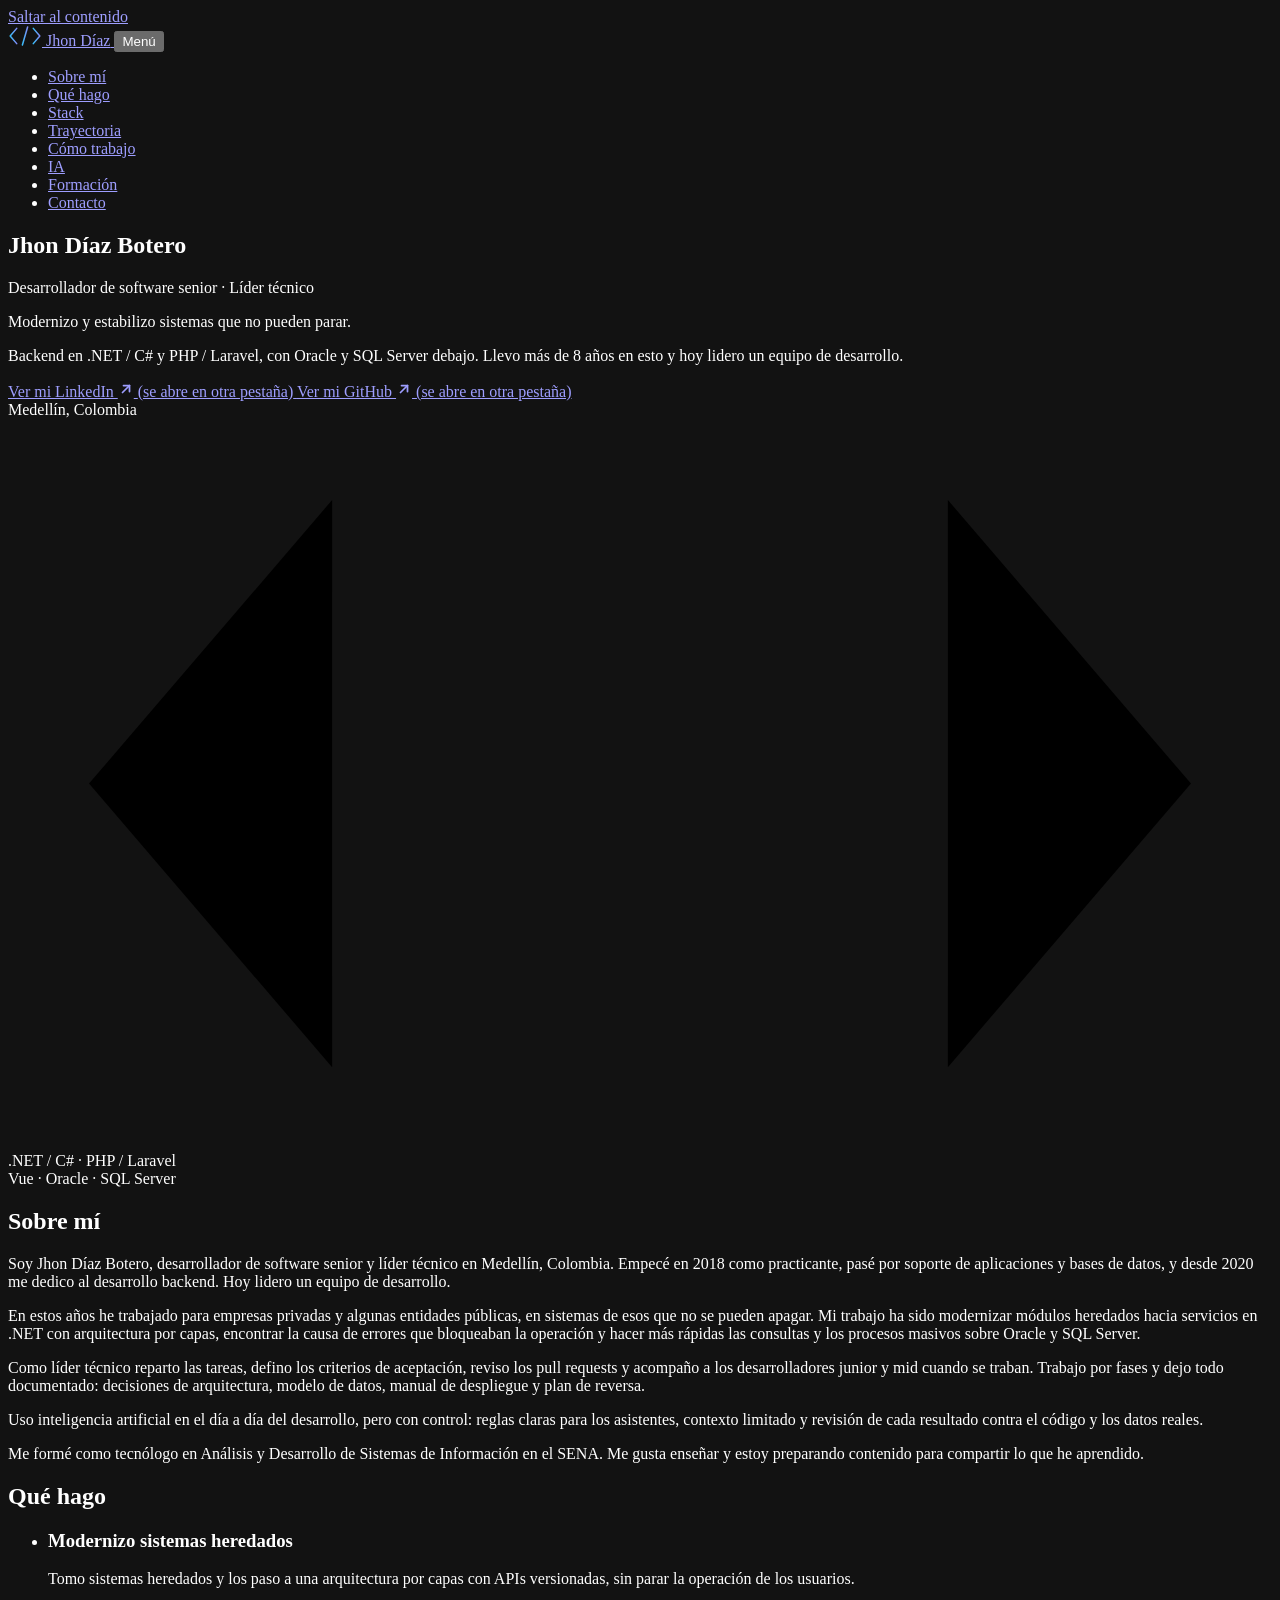
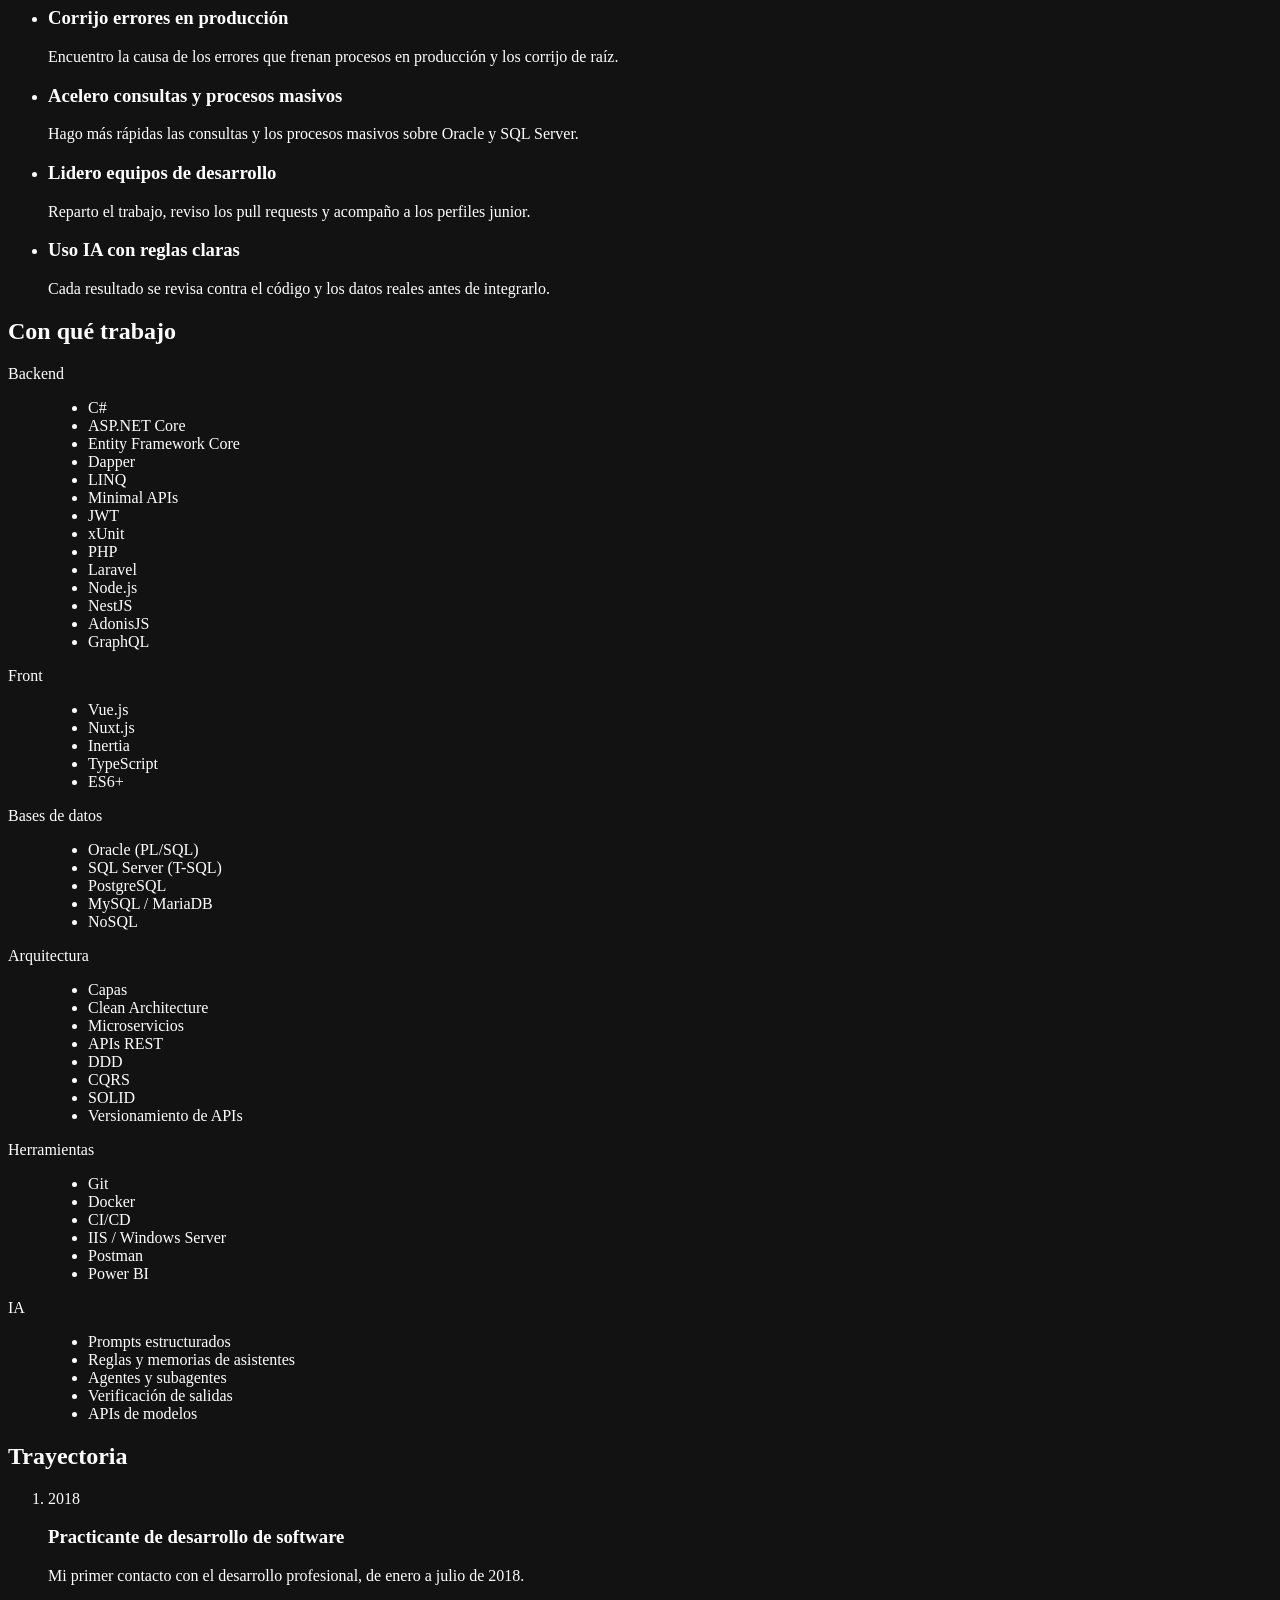
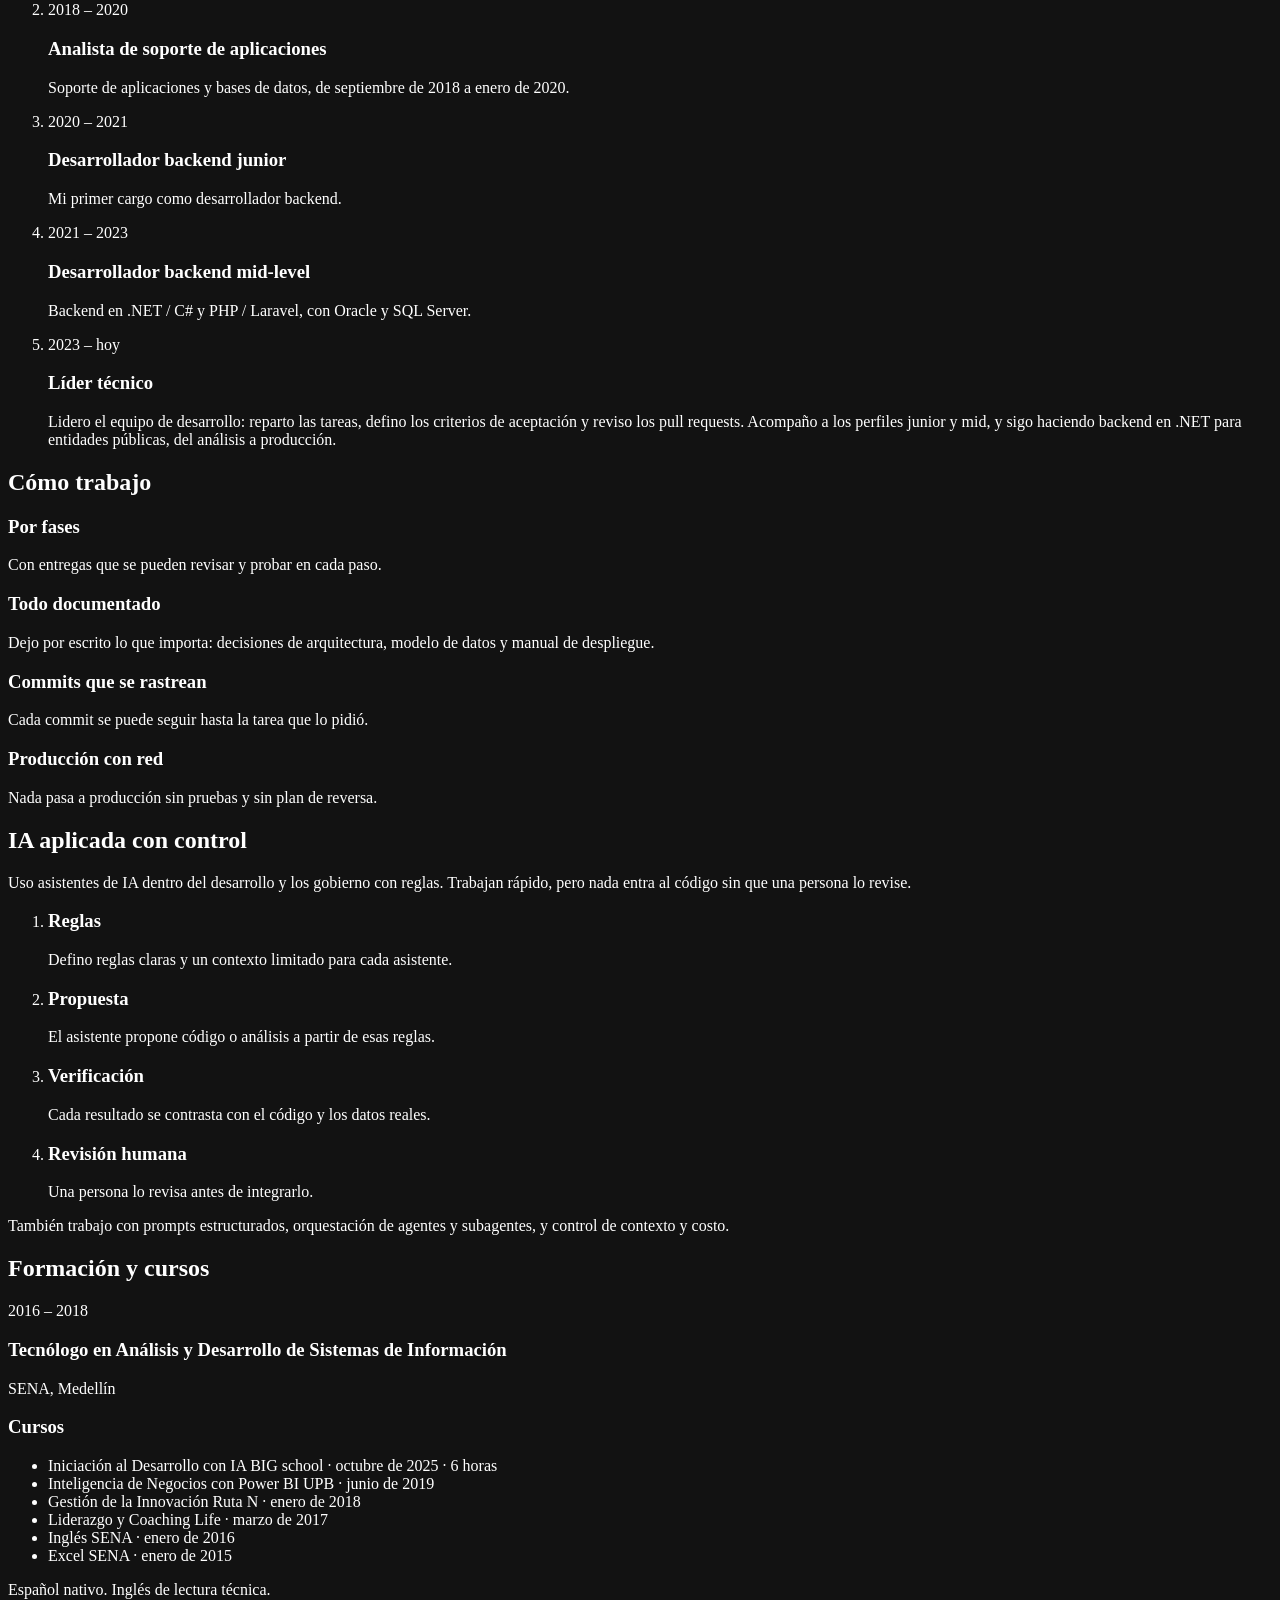
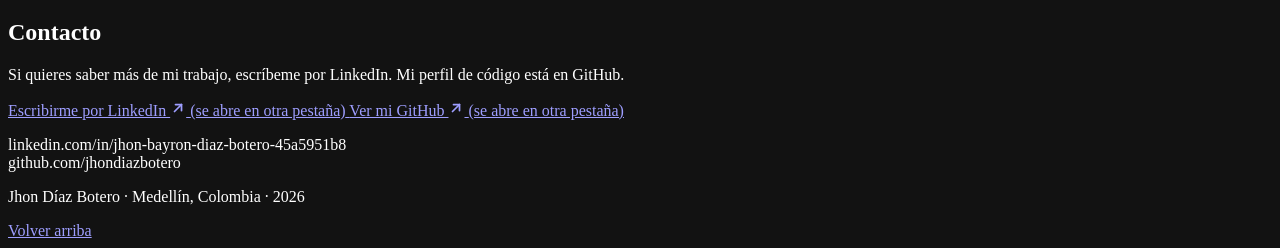
==== index.html @ e68c66ba "feat(inicio): página con inicio, sobre mí, qué hago, stack, trayectoria, cómo trabajo, IA, formación" ====
<!doctype html>
<html lang="es">
<head>
  <meta charset="utf-8">
  <meta name="viewport" content="width=device-width, initial-scale=1">
  <title>Jhon Díaz Botero · Desarrollador de software senior y líder técnico</title>
  <meta name="description" content="Desarrollador de software senior y líder técnico en Medellín, Colombia. Más de 8 años modernizando y estabilizando sistemas con .NET / C#, PHP / Laravel, Oracle y SQL Server.">
  <meta name="author" content="Jhon Díaz Botero">
  <meta name="theme-color" content="#0b1220">
  <meta name="color-scheme" content="dark">
  <link rel="canonical" href="https://jhondiazbotero.github.io/">

  <meta property="og:type" content="website">
  <meta property="og:locale" content="es_CO">
  <meta property="og:site_name" content="Jhon Díaz Botero">
  <meta property="og:title" content="Jhon Díaz Botero · Desarrollador de software senior y líder técnico">
  <meta property="og:description" content="Modernizo y estabilizo sistemas que no pueden parar. .NET / C#, PHP / Laravel, Oracle y SQL Server. Medellín, Colombia.">
  <meta property="og:url" content="https://jhondiazbotero.github.io/">
  <meta property="og:image" content="https://jhondiazbotero.github.io/assets/og-image.png">
  <meta property="og:image:width" content="1200">
  <meta property="og:image:height" content="630">
  <meta property="og:image:alt" content="Jhon Díaz Botero, desarrollador de software senior y líder técnico, junto al símbolo de código </>">
  <meta name="twitter:card" content="summary_large_image">
  <meta name="twitter:title" content="Jhon Díaz Botero · Desarrollador de software senior y líder técnico">
  <meta name="twitter:description" content="Modernizo y estabilizo sistemas que no pueden parar. .NET / C#, PHP / Laravel, Oracle y SQL Server.">
  <meta name="twitter:image" content="https://jhondiazbotero.github.io/assets/og-image.png">

  <link rel="icon" href="/favicon.svg" type="image/svg+xml">
  <link rel="preload" href="assets/fonts/red-hat-display-var.woff2" as="font" type="font/woff2" crossorigin>
  <link rel="preload" href="assets/fonts/manrope-var.woff2" as="font" type="font/woff2" crossorigin>
  <link rel="stylesheet" href="assets/css/estilos.css">
  <script>document.documentElement.classList.add('js');</script>
  <script src="assets/js/sitio.js" defer></script>

  <script type="application/ld+json">
  {
    "@context": "https://schema.org",
    "@type": "Person",
    "name": "Jhon Díaz Botero",
    "jobTitle": "Desarrollador de software senior y líder técnico",
    "url": "https://jhondiazbotero.github.io/",
    "address": { "@type": "PostalAddress", "addressLocality": "Medellín", "addressCountry": "CO" },
    "sameAs": [
      "https://www.linkedin.com/in/jhon-bayron-diaz-botero-45a5951b8",
      "https://github.com/jhondiazbotero"
    ]
  }
  </script>
</head>
<body>
  <a class="salto" href="#contenido">Saltar al contenido</a>

  <header class="cabecera" id="inicio-cabecera">
    <div class="cabecera__fila">
      <a class="marca" href="#inicio" aria-label="Jhon Díaz Botero, ir al inicio">
        <svg class="marca__simbolo" viewBox="0 0 156 90" width="34" height="20" aria-hidden="true" focusable="false">
          <use href="#simbolo-codigo"/>
        </svg>
        <span class="marca__nombre">Jhon Díaz</span>
      </a>

      <button class="menu-boton" type="button" aria-expanded="false" aria-controls="menu-principal">
        <span class="menu-boton__texto">Menú</span>
        <span class="menu-boton__icono" aria-hidden="true"><span></span><span></span></span>
      </button>

      <nav class="menu" id="menu-principal" aria-label="Principal">
        <ul class="menu__lista">
          <li><a href="#sobre-mi">Sobre mí</a></li>
          <li><a href="#que-hago">Qué hago</a></li>
          <li><a href="#stack">Stack</a></li>
          <li><a href="#trayectoria">Trayectoria</a></li>
          <li><a href="#como-trabajo">Cómo trabajo</a></li>
          <li><a href="#ia">IA</a></li>
          <li><a href="#formacion">Formación</a></li>
          <li><a class="menu__contacto" href="#contacto">Contacto</a></li>
        </ul>
      </nav>
    </div>
  </header>

  <main id="contenido">

    <section class="inicio" id="inicio" aria-labelledby="titulo-inicio">
      <div class="inicio__fondo" aria-hidden="true"></div>
      <div class="envoltorio inicio__rejilla">
        <div class="inicio__texto">
          <h1 id="titulo-inicio" class="inicio__nombre">Jhon Díaz Botero</h1>
          <p class="inicio__cargo">Desarrollador de software senior · Líder técnico</p>
          <p class="inicio__frase">Modernizo y estabilizo sistemas que no pueden parar.</p>
          <p class="inicio__detalle">Backend en .NET / C# y PHP / Laravel, con Oracle y SQL Server debajo. Llevo más de 8 años en esto y hoy lidero un equipo de desarrollo.</p>
          <div class="inicio__acciones">
            <a class="boton boton--primario" href="https://www.linkedin.com/in/jhon-bayron-diaz-botero-45a5951b8" target="_blank" rel="noopener noreferrer">
              Ver mi LinkedIn
              <svg class="icono" viewBox="0 0 16 16" width="16" height="16" aria-hidden="true" focusable="false"><use href="#flecha-externa"/></svg>
              <span class="solo-lectores">(se abre en otra pestaña)</span>
            </a>
            <a class="boton boton--secundario" href="https://github.com/jhondiazbotero" target="_blank" rel="noopener noreferrer">
              Ver mi GitHub
              <svg class="icono" viewBox="0 0 16 16" width="16" height="16" aria-hidden="true" focusable="false"><use href="#flecha-externa"/></svg>
              <span class="solo-lectores">(se abre en otra pestaña)</span>
            </a>
          </div>
        </div>

        <div class="inicio__visual" aria-hidden="true">
          <div class="panel-simbolo">
            <span class="panel-simbolo__dato panel-simbolo__dato--arriba">Medellín, Colombia</span>
            <svg class="panel-simbolo__svg" viewBox="0 0 156 90" focusable="false">
              <g class="trazo-codigo">
                <path pathLength="1" d="M40 10 L10 45 L40 80"/>
                <path pathLength="1" d="M116 10 L146 45 L116 80"/>
                <path pathLength="1" d="M90 4 L66 86"/>
              </g>
            </svg>
            <span class="panel-simbolo__dato panel-simbolo__dato--abajo">.NET / C# · PHP / Laravel<br>Vue · Oracle · SQL Server</span>
          </div>
        </div>
      </div>
    </section>

    <section class="seccion seccion--base" id="sobre-mi" aria-labelledby="titulo-sobre-mi">
      <div class="envoltorio dos-columnas">
        <h2 class="titulo-seccion" id="titulo-sobre-mi">Sobre mí</h2>
        <div class="texto-largo">
          <p class="texto-largo__entrada">Soy Jhon Díaz Botero, desarrollador de software senior y líder técnico en Medellín, Colombia. Empecé en 2018 como practicante, pasé por soporte de aplicaciones y bases de datos, y desde 2020 me dedico al desarrollo backend. Hoy lidero un equipo de desarrollo.</p>
          <p>En estos años he trabajado para empresas privadas y algunas entidades públicas, en sistemas de esos que no se pueden apagar. Mi trabajo ha sido modernizar módulos heredados hacia servicios en .NET con arquitectura por capas, encontrar la causa de errores que bloqueaban la operación y hacer más rápidas las consultas y los procesos masivos sobre Oracle y SQL Server.</p>
          <p>Como líder técnico reparto las tareas, defino los criterios de aceptación, reviso los pull requests y acompaño a los desarrolladores junior y mid cuando se traban. Trabajo por fases y dejo todo documentado: decisiones de arquitectura, modelo de datos, manual de despliegue y plan de reversa.</p>
          <p>Uso inteligencia artificial en el día a día del desarrollo, pero con control: reglas claras para los asistentes, contexto limitado y revisión de cada resultado contra el código y los datos reales.</p>
          <p>Me formé como tecnólogo en Análisis y Desarrollo de Sistemas de Información en el SENA. Me gusta enseñar y estoy preparando contenido para compartir lo que he aprendido.</p>
        </div>
      </div>
    </section>

    <section class="seccion seccion--alta" id="que-hago" aria-labelledby="titulo-que-hago">
      <div class="envoltorio">
        <h2 class="titulo-seccion" id="titulo-que-hago">Qué hago</h2>
        <ul class="filas">
          <li class="fila">
            <h3 class="fila__titulo">Modernizo sistemas heredados</h3>
            <p class="fila__texto">Tomo sistemas heredados y los paso a una arquitectura por capas con APIs versionadas, sin parar la operación de los usuarios.</p>
          </li>
          <li class="fila">
            <h3 class="fila__titulo">Corrijo errores en producción</h3>
            <p class="fila__texto">Encuentro la causa de los errores que frenan procesos en producción y los corrijo de raíz.</p>
          </li>
          <li class="fila">
            <h3 class="fila__titulo">Acelero consultas y procesos masivos</h3>
            <p class="fila__texto">Hago más rápidas las consultas y los procesos masivos sobre Oracle y SQL Server.</p>
          </li>
          <li class="fila">
            <h3 class="fila__titulo">Lidero equipos de desarrollo</h3>
            <p class="fila__texto">Reparto el trabajo, reviso los pull requests y acompaño a los perfiles junior.</p>
          </li>
          <li class="fila">
            <h3 class="fila__titulo">Uso IA con reglas claras</h3>
            <p class="fila__texto">Cada resultado se revisa contra el código y los datos reales antes de integrarlo.</p>
          </li>
        </ul>
      </div>
    </section>

    <section class="seccion seccion--base" id="stack" aria-labelledby="titulo-stack">
      <div class="envoltorio">
        <h2 class="titulo-seccion" id="titulo-stack">Con qué trabajo</h2>
        <dl class="stack">
          <div class="stack__grupo">
            <dt>Backend</dt>
            <dd><ul class="etiquetas">
              <li>C#</li><li>ASP.NET Core</li><li>Entity Framework Core</li><li>Dapper</li><li>LINQ</li><li>Minimal APIs</li><li>JWT</li><li>xUnit</li><li>PHP</li><li>Laravel</li><li>Node.js</li><li>NestJS</li><li>AdonisJS</li><li>GraphQL</li>
            </ul></dd>
          </div>
          <div class="stack__grupo">
            <dt>Front</dt>
            <dd><ul class="etiquetas">
              <li>Vue.js</li><li>Nuxt.js</li><li>Inertia</li><li>TypeScript</li><li>ES6+</li>
            </ul></dd>
          </div>
          <div class="stack__grupo">
            <dt>Bases de datos</dt>
            <dd><ul class="etiquetas">
              <li>Oracle (PL/SQL)</li><li>SQL Server (T-SQL)</li><li>PostgreSQL</li><li>MySQL / MariaDB</li><li>NoSQL</li>
            </ul></dd>
          </div>
          <div class="stack__grupo">
            <dt>Arquitectura</dt>
            <dd><ul class="etiquetas">
              <li>Capas</li><li>Clean Architecture</li><li>Microservicios</li><li>APIs REST</li><li>DDD</li><li>CQRS</li><li>SOLID</li><li>Versionamiento de APIs</li>
            </ul></dd>
          </div>
          <div class="stack__grupo">
            <dt>Herramientas</dt>
            <dd><ul class="etiquetas">
              <li>Git</li><li>Docker</li><li>CI/CD</li><li>IIS / Windows Server</li><li>Postman</li><li>Power BI</li>
            </ul></dd>
          </div>
          <div class="stack__grupo">
            <dt>IA</dt>
            <dd><ul class="etiquetas">
              <li>Prompts estructurados</li><li>Reglas y memorias de asistentes</li><li>Agentes y subagentes</li><li>Verificación de salidas</li><li>APIs de modelos</li>
            </ul></dd>
          </div>
        </dl>
      </div>
    </section>

    <section class="seccion seccion--alta" id="trayectoria" aria-labelledby="titulo-trayectoria">
      <div class="envoltorio dos-columnas">
        <h2 class="titulo-seccion" id="titulo-trayectoria">Trayectoria</h2>
        <ol class="linea">
          <li class="hito">
            <p class="hito__fecha">2018</p>
            <h3 class="hito__cargo">Practicante de desarrollo de software</h3>
            <p class="hito__texto">Mi primer contacto con el desarrollo profesional, de enero a julio de 2018.</p>
          </li>
          <li class="hito">
            <p class="hito__fecha">2018 – 2020</p>
            <h3 class="hito__cargo">Analista de soporte de aplicaciones</h3>
            <p class="hito__texto">Soporte de aplicaciones y bases de datos, de septiembre de 2018 a enero de 2020.</p>
          </li>
          <li class="hito">
            <p class="hito__fecha">2020 – 2021</p>
            <h3 class="hito__cargo">Desarrollador backend junior</h3>
            <p class="hito__texto">Mi primer cargo como desarrollador backend.</p>
          </li>
          <li class="hito">
            <p class="hito__fecha">2021 – 2023</p>
            <h3 class="hito__cargo">Desarrollador backend mid-level</h3>
            <p class="hito__texto">Backend en .NET / C# y PHP / Laravel, con Oracle y SQL Server.</p>
          </li>
          <li class="hito hito--actual">
            <p class="hito__fecha">2023 – hoy</p>
            <h3 class="hito__cargo">Líder técnico</h3>
            <p class="hito__texto">Lidero el equipo de desarrollo: reparto las tareas, defino los criterios de aceptación y reviso los pull requests. Acompaño a los perfiles junior y mid, y sigo haciendo backend en .NET para entidades públicas, del análisis a producción.</p>
          </li>
        </ol>
      </div>
    </section>

    <section class="seccion seccion--base" id="como-trabajo" aria-labelledby="titulo-como-trabajo">
      <div class="envoltorio dos-columnas">
        <h2 class="titulo-seccion" id="titulo-como-trabajo">Cómo trabajo</h2>
        <div class="bloques">
          <div class="bloque">
            <h3 class="bloque__titulo">Por fases</h3>
            <p>Con entregas que se pueden revisar y probar en cada paso.</p>
          </div>
          <div class="bloque">
            <h3 class="bloque__titulo">Todo documentado</h3>
            <p>Dejo por escrito lo que importa: decisiones de arquitectura, modelo de datos y manual de despliegue.</p>
          </div>
          <div class="bloque">
            <h3 class="bloque__titulo">Commits que se rastrean</h3>
            <p>Cada commit se puede seguir hasta la tarea que lo pidió.</p>
          </div>
          <div class="bloque">
            <h3 class="bloque__titulo">Producción con red</h3>
            <p>Nada pasa a producción sin pruebas y sin plan de reversa.</p>
          </div>
        </div>
      </div>
    </section>

    <section class="seccion seccion--alta" id="ia" aria-labelledby="titulo-ia">
      <div class="envoltorio">
        <div class="ia__cabeza">
          <h2 class="titulo-seccion" id="titulo-ia">IA aplicada con control</h2>
          <p class="ia__entrada">Uso asistentes de IA dentro del desarrollo y los gobierno con reglas. Trabajan rápido, pero nada entra al código sin que una persona lo revise.</p>
        </div>
        <ol class="flujo">
          <li class="flujo__paso">
            <h3 class="flujo__titulo">Reglas</h3>
            <p>Defino reglas claras y un contexto limitado para cada asistente.</p>
          </li>
          <li class="flujo__paso">
            <h3 class="flujo__titulo">Propuesta</h3>
            <p>El asistente propone código o análisis a partir de esas reglas.</p>
          </li>
          <li class="flujo__paso">
            <h3 class="flujo__titulo">Verificación</h3>
            <p>Cada resultado se contrasta con el código y los datos reales.</p>
          </li>
          <li class="flujo__paso">
            <h3 class="flujo__titulo">Revisión humana</h3>
            <p>Una persona lo revisa antes de integrarlo.</p>
          </li>
        </ol>
        <p class="ia__nota">También trabajo con prompts estructurados, orquestación de agentes y subagentes, y control de contexto y costo.</p>
      </div>
    </section>

    <section class="seccion seccion--base" id="formacion" aria-labelledby="titulo-formacion">
      <div class="envoltorio dos-columnas">
        <h2 class="titulo-seccion" id="titulo-formacion">Formación y cursos</h2>
        <div class="formacion">
          <div class="titulo-academico">
            <p class="titulo-academico__fecha">2016 – 2018</p>
            <h3 class="titulo-academico__nombre">Tecnólogo en Análisis y Desarrollo de Sistemas de Información</h3>
            <p class="titulo-academico__lugar">SENA, Medellín</p>
          </div>

          <h3 class="subtitulo">Cursos</h3>
          <ul class="cursos">
            <li class="curso">
              <span class="curso__nombre">Iniciación al Desarrollo con IA</span>
              <span class="curso__datos">BIG school · octubre de 2025 · 6 horas</span>
            </li>
            <li class="curso">
              <span class="curso__nombre">Inteligencia de Negocios con Power BI</span>
              <span class="curso__datos">UPB · junio de 2019</span>
            </li>
            <li class="curso">
              <span class="curso__nombre">Gestión de la Innovación</span>
              <span class="curso__datos">Ruta N · enero de 2018</span>
            </li>
            <li class="curso">
              <span class="curso__nombre">Liderazgo y Coaching</span>
              <span class="curso__datos">Life · marzo de 2017</span>
            </li>
            <li class="curso">
              <span class="curso__nombre">Inglés</span>
              <span class="curso__datos">SENA · enero de 2016</span>
            </li>
            <li class="curso">
              <span class="curso__nombre">Excel</span>
              <span class="curso__datos">SENA · enero de 2015</span>
            </li>
          </ul>

          <p class="idiomas">Español nativo. Inglés de lectura técnica.</p>
        </div>
      </div>
    </section>

    <section class="seccion seccion--contacto" id="contacto" aria-labelledby="titulo-contacto">
      <div class="envoltorio contacto">
        <h2 class="titulo-seccion" id="titulo-contacto">Contacto</h2>
        <p class="contacto__texto">Si quieres saber más de mi trabajo, escríbeme por LinkedIn. Mi perfil de código está en GitHub.</p>
        <div class="contacto__enlaces">
          <a class="boton boton--primario" href="https://www.linkedin.com/in/jhon-bayron-diaz-botero-45a5951b8" target="_blank" rel="noopener noreferrer">
            Escribirme por LinkedIn
            <svg class="icono" viewBox="0 0 16 16" width="16" height="16" aria-hidden="true" focusable="false"><use href="#flecha-externa"/></svg>
            <span class="solo-lectores">(se abre en otra pestaña)</span>
          </a>
          <a class="boton boton--secundario" href="https://github.com/jhondiazbotero" target="_blank" rel="noopener noreferrer">
            Ver mi GitHub
            <svg class="icono" viewBox="0 0 16 16" width="16" height="16" aria-hidden="true" focusable="false"><use href="#flecha-externa"/></svg>
            <span class="solo-lectores">(se abre en otra pestaña)</span>
          </a>
        </div>
        <p class="contacto__direcciones">linkedin.com/in/jhon-bayron-diaz-botero-45a5951b8<br>github.com/jhondiazbotero</p>
      </div>
    </section>
  </main>

  <footer class="pie">
    <div class="envoltorio pie__fila">
      <p>Jhon Díaz Botero · Medellín, Colombia · 2026</p>
      <a class="pie__subir" href="#inicio">Volver arriba</a>
    </div>
  </footer>

  <svg width="0" height="0" style="position:absolute" aria-hidden="true" focusable="false">
    <defs>
      <linearGradient id="acento" x1="0" y1="0" x2="1" y2="0">
        <stop offset="0" stop-color="#38bdf8"/>
        <stop offset="1" stop-color="#818cf8"/>
      </linearGradient>
      <g id="simbolo-codigo" fill="none" stroke="url(#acento)" stroke-width="7" stroke-linecap="round" stroke-linejoin="round">
        <path d="M40 10 L10 45 L40 80"/>
        <path d="M116 10 L146 45 L116 80"/>
        <path d="M90 4 L66 86"/>
      </g>
      <g id="flecha-externa" fill="none" stroke="currentColor" stroke-width="1.75" stroke-linecap="round" stroke-linejoin="round">
        <path d="M4.5 11.5 L11.5 4.5"/>
        <path d="M5.5 4.5 H11.5 V10.5"/>
      </g>
    </defs>
  </svg>
</body>
</html>
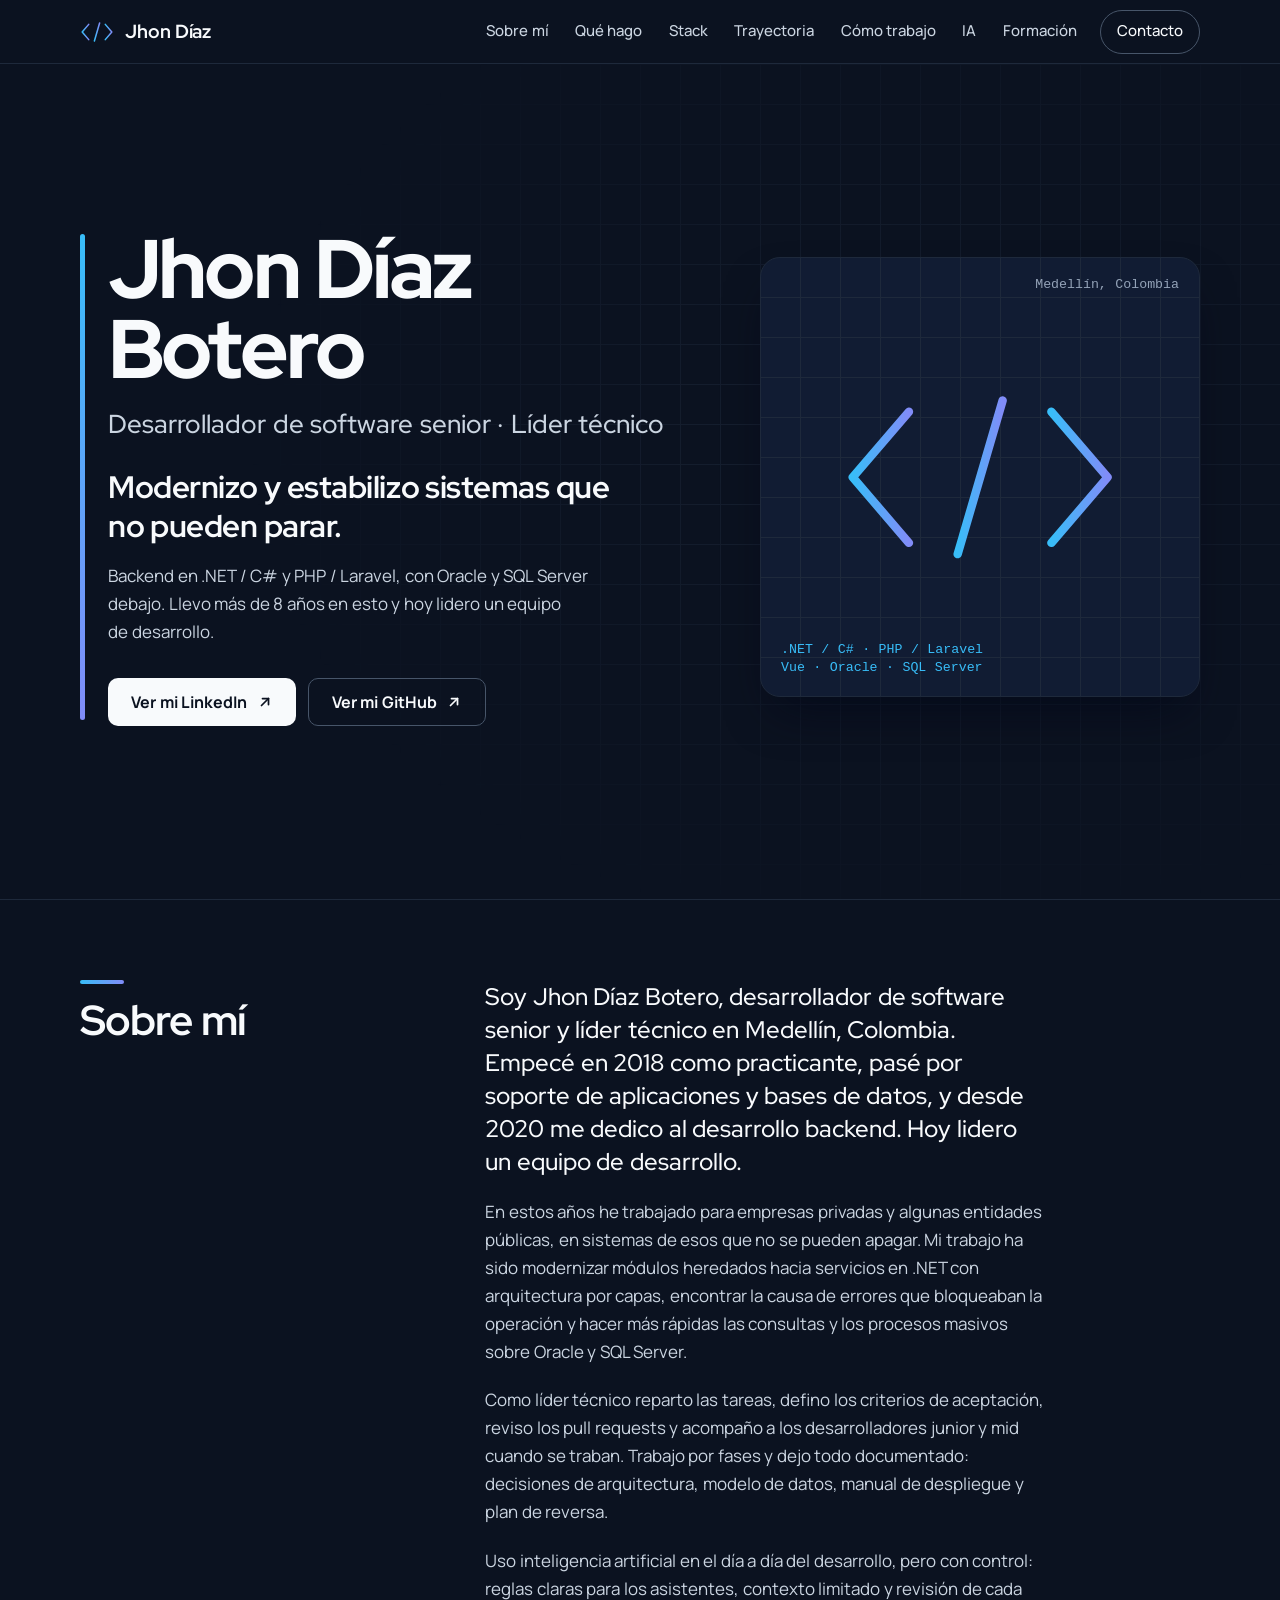
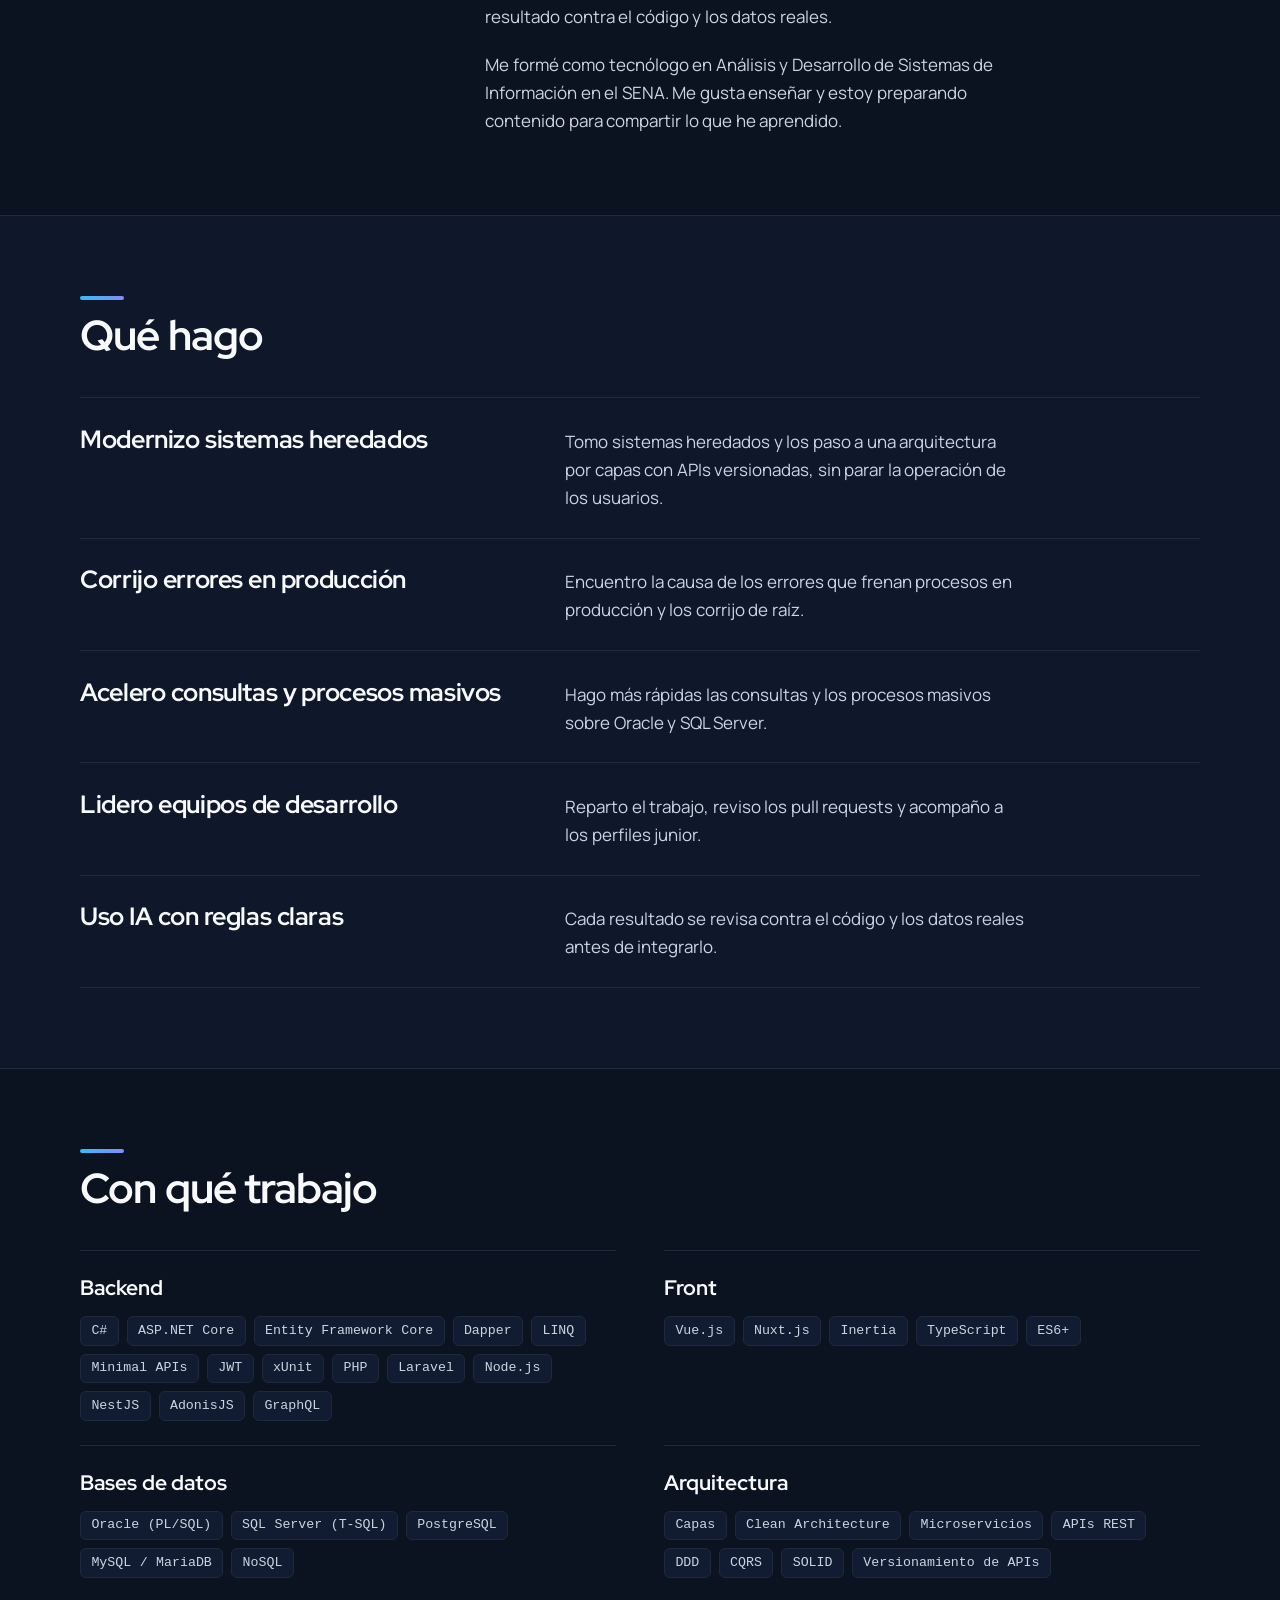
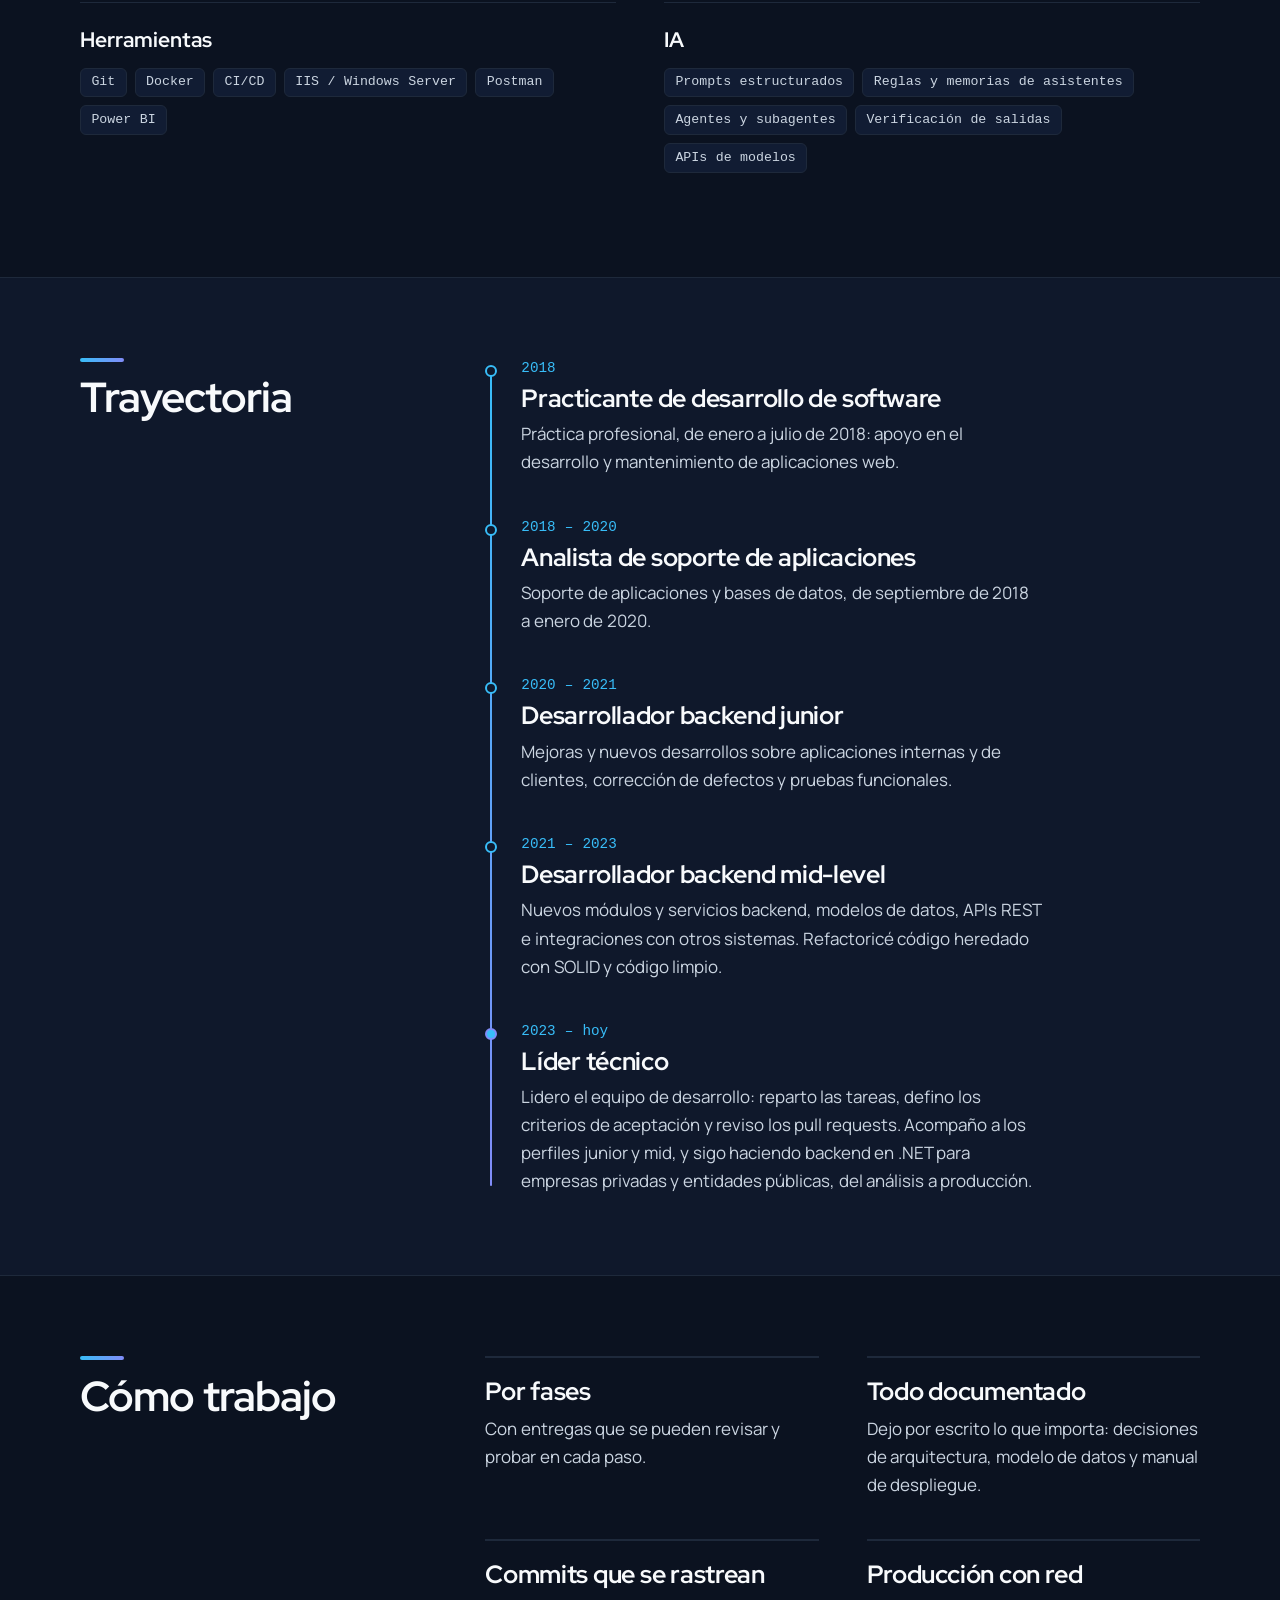
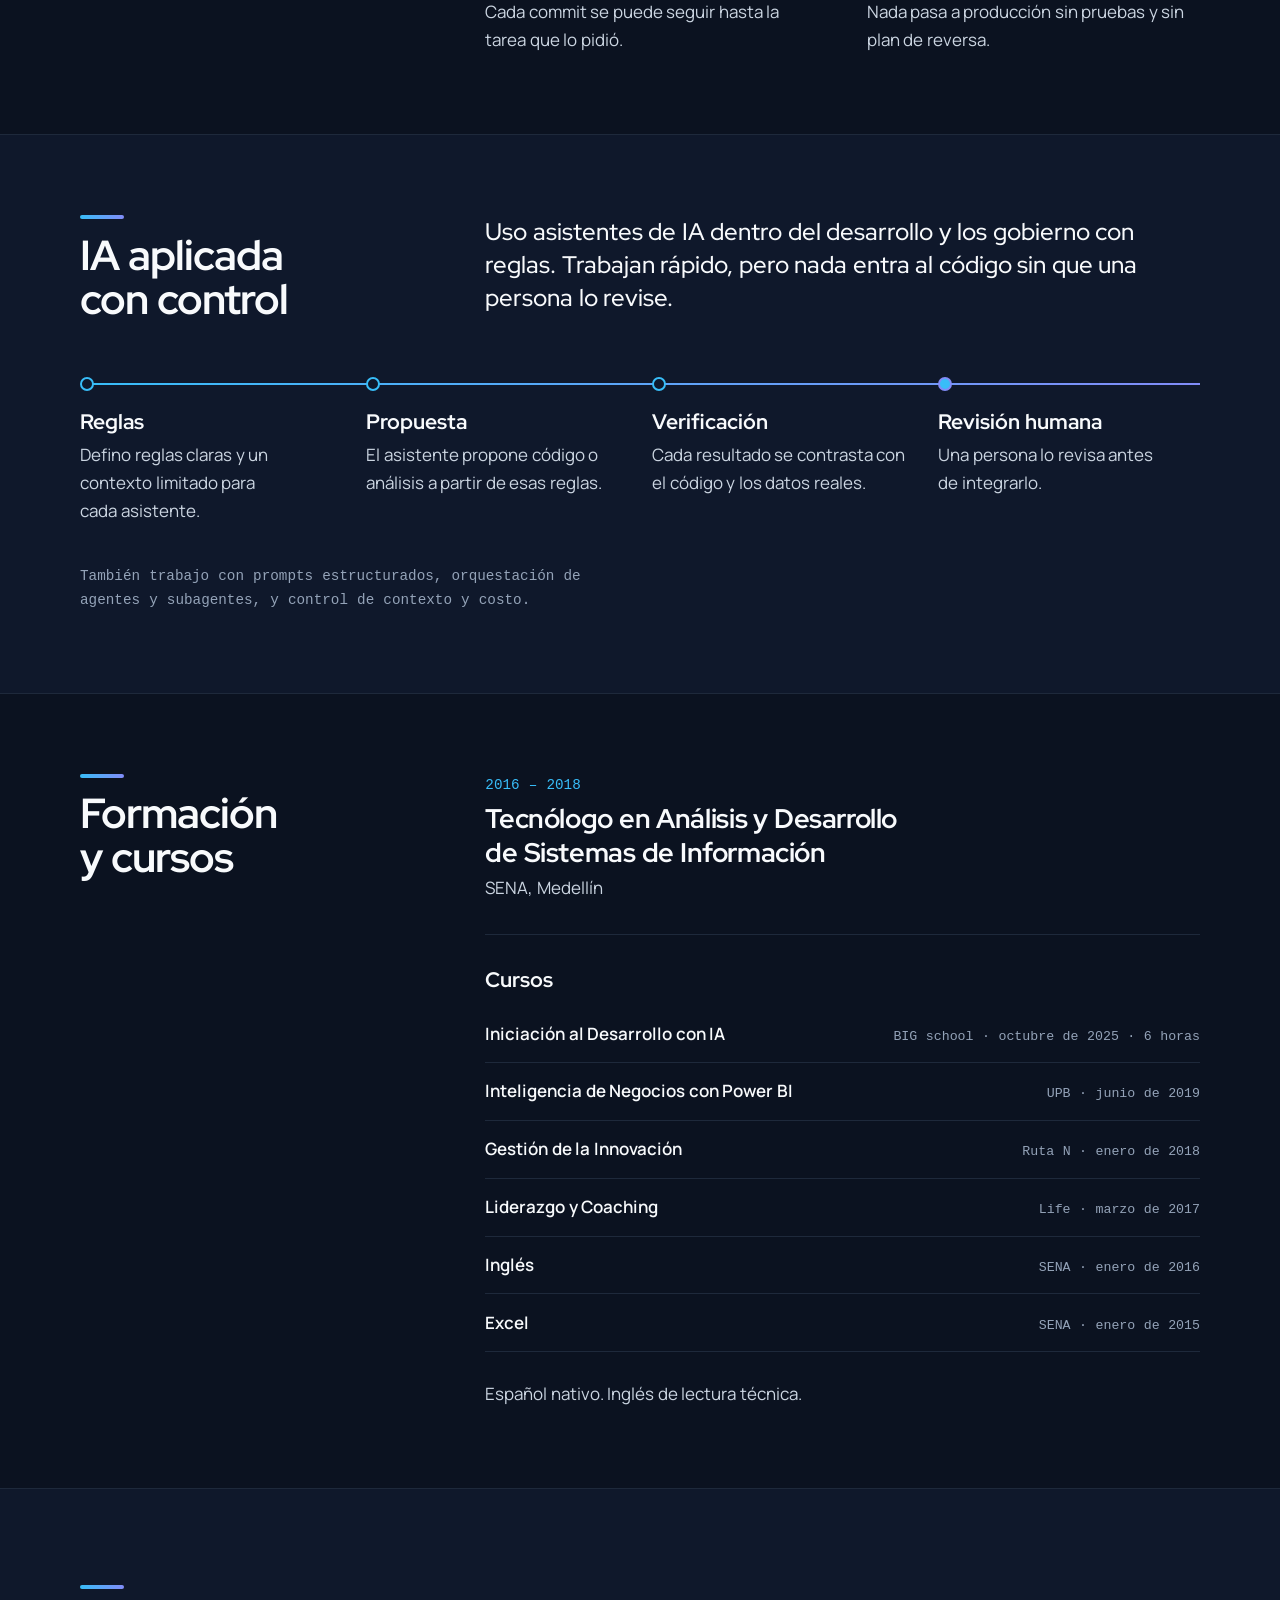
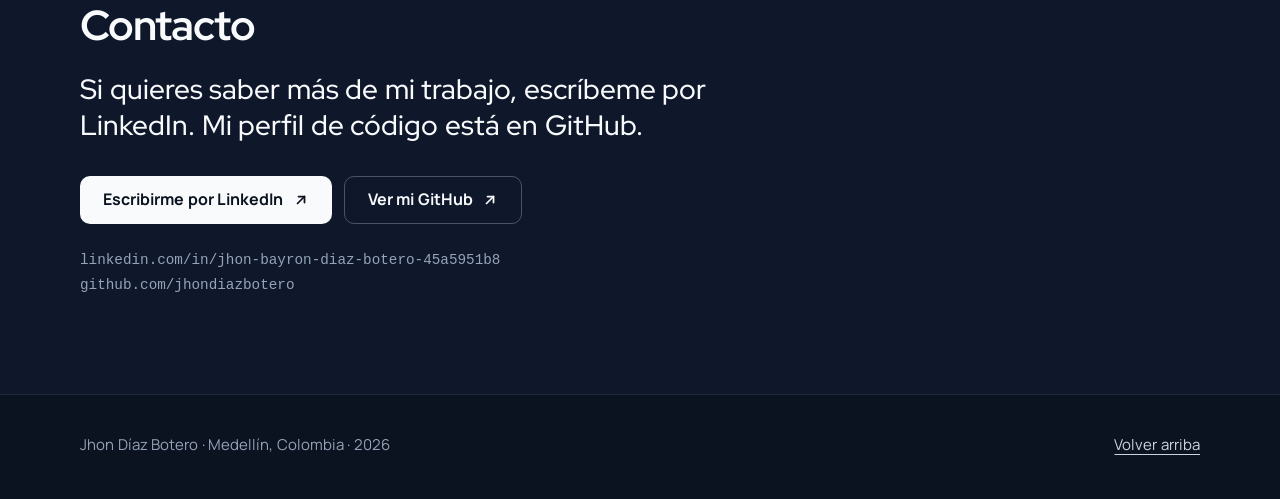
==== commit 9008e37f: "fix(trayectoria): textos de cada cargo tomados de la hoja de vida y clientes privados y públicos" ====
--- a/index.html
+++ b/index.html
@@ -211,7 +211,7 @@
           <li class="hito">
             <p class="hito__fecha">2018</p>
             <h3 class="hito__cargo">Practicante de desarrollo de software</h3>
-            <p class="hito__texto">Mi primer contacto con el desarrollo profesional, de enero a julio de 2018.</p>
+            <p class="hito__texto">Práctica profesional, de enero a julio de 2018: apoyo en el desarrollo y mantenimiento de aplicaciones web.</p>
           </li>
           <li class="hito">
             <p class="hito__fecha">2018 – 2020</p>
@@ -221,17 +221,17 @@
           <li class="hito">
             <p class="hito__fecha">2020 – 2021</p>
             <h3 class="hito__cargo">Desarrollador backend junior</h3>
-            <p class="hito__texto">Mi primer cargo como desarrollador backend.</p>
+            <p class="hito__texto">Mejoras y nuevos desarrollos sobre aplicaciones internas y de clientes, corrección de defectos y pruebas funcionales.</p>
           </li>
           <li class="hito">
             <p class="hito__fecha">2021 – 2023</p>
             <h3 class="hito__cargo">Desarrollador backend mid-level</h3>
-            <p class="hito__texto">Backend en .NET / C# y PHP / Laravel, con Oracle y SQL Server.</p>
+            <p class="hito__texto">Nuevos módulos y servicios backend, modelos de datos, APIs REST e integraciones con otros sistemas. Refactoricé código heredado con SOLID y código limpio.</p>
           </li>
           <li class="hito hito--actual">
             <p class="hito__fecha">2023 – hoy</p>
             <h3 class="hito__cargo">Líder técnico</h3>
-            <p class="hito__texto">Lidero el equipo de desarrollo: reparto las tareas, defino los criterios de aceptación y reviso los pull requests. Acompaño a los perfiles junior y mid, y sigo haciendo backend en .NET para entidades públicas, del análisis a producción.</p>
+            <p class="hito__texto">Lidero el equipo de desarrollo: reparto las tareas, defino los criterios de aceptación y reviso los pull requests. Acompaño a los perfiles junior y mid, y sigo haciendo backend en .NET para empresas privadas y entidades públicas, del análisis a producción.</p>
           </li>
         </ol>
       </div>
--- a/assets/css/estilos.css
+++ b/assets/css/estilos.css
@@ -0,0 +1,822 @@
+/* Web personal de Jhon Díaz Botero. CSS propio, sin framework.
+   Fuentes servidas desde el sitio (ver assets/fonts). */
+
+@font-face {
+  font-family: "Red Hat Display";
+  src: url("../fonts/red-hat-display-var.woff2") format("woff2");
+  font-weight: 500 800;
+  font-style: normal;
+  font-display: optional;
+}
+@font-face {
+  font-family: "Manrope";
+  src: url("../fonts/manrope-var.woff2") format("woff2");
+  font-weight: 400 700;
+  font-style: normal;
+  font-display: optional;
+}
+
+:root {
+  /* Paleta (valores literales en las reglas):
+     fondo #0b1220 y #111c33 · texto #f8fafc, #cbd5e1 y #94a3b8 · líneas #1e293b
+     acento #38bdf8 → #818cf8, solo en remates */
+  --acento: linear-gradient(90deg, #38bdf8, #818cf8);
+
+  --f-titulo: "Red Hat Display", "Segoe UI", system-ui, sans-serif;
+  --f-texto: "Manrope", "Segoe UI", system-ui, sans-serif;
+  --f-mono: ui-monospace, "Cascadia Code", "SF Mono", Consolas, "Liberation Mono", Menlo, monospace;
+
+  --salida: cubic-bezier(0.23, 1, 0.32, 1);
+  --alto-cabecera: 64px;
+  --ancho: 1120px;
+}
+
+*, *::before, *::after { box-sizing: border-box; }
+
+html {
+  -webkit-text-size-adjust: 100%;
+  text-size-adjust: 100%;
+  scroll-padding-top: 80px;
+  background: #0b1220;
+  scrollbar-color: #334155 #0b1220;
+}
+@media (prefers-reduced-motion: no-preference) {
+  html { scroll-behavior: smooth; }
+}
+
+body {
+  margin: 0;
+  min-width: 320px;
+  background: #0b1220;
+  color: #cbd5e1;
+  font-family: var(--f-texto);
+  font-size: 1.0625rem;
+  line-height: 1.65;
+  word-spacing: 0.03em;
+  font-weight: 400;
+  overflow-x: hidden;
+  -webkit-font-smoothing: antialiased;
+  text-rendering: optimizeLegibility;
+  font-size-adjust: from-font;
+}
+
+h1, h2, h3, p, ul, ol, dl, dd { margin: 0; padding: 0; }
+ul, ol { list-style: none; }
+
+h1, h2, h3 {
+  font-family: var(--f-titulo);
+  color: #f8fafc;
+  text-wrap: balance;
+}
+p { text-wrap: pretty; }
+
+a { color: inherit; }
+img, svg { display: block; max-width: 100%; }
+
+::selection { background: #38bdf8; color: #0b1220; }
+
+/* Foco visible para teclado */
+:focus-visible {
+  outline: 2px solid #38bdf8;
+  outline-offset: 3px;
+  border-radius: 4px;
+}
+
+.solo-lectores {
+  position: absolute;
+  width: 1px; height: 1px;
+  margin: -1px; padding: 0;
+  overflow: hidden;
+  clip-path: inset(50%);
+  white-space: nowrap;
+  border: 0;
+}
+
+.salto {
+  position: fixed;
+  top: -5rem; left: 8px;
+  z-index: 100;
+  padding: 0.75rem 1.1rem;
+  background: #f8fafc;
+  color: #0b1220;
+  font-weight: 700;
+  border-radius: 8px;
+  text-decoration: none;
+}
+.salto:focus-visible { top: 8px; outline-offset: 2px; }
+
+.envoltorio {
+  width: 100%;
+  max-width: var(--ancho);
+  margin: 0 auto;
+}
+
+/* ───────── Cabecera ───────── */
+.cabecera {
+  position: sticky;
+  top: 0;
+  z-index: 50;
+  height: var(--alto-cabecera);
+  padding: 0 1.25rem;
+  background: #0b1220;
+  border-bottom: 1px solid #1e293b;
+}
+.cabecera__fila {
+  position: relative;
+  display: flex;
+  align-items: center;
+  justify-content: space-between;
+  gap: 1rem;
+  height: 100%;
+  max-width: var(--ancho);
+  margin: 0 auto;
+}
+.marca {
+  display: inline-flex;
+  align-items: center;
+  min-height: 44px;
+  gap: 0.7rem;
+  text-decoration: none;
+  color: #f8fafc;
+  font-family: var(--f-titulo);
+  font-weight: 700;
+  font-size: 1.125rem;
+  letter-spacing: -0.01em;
+}
+.marca__simbolo { flex: none; }
+
+.menu__lista {
+  display: flex;
+  align-items: center;
+  gap: 0.25rem;
+}
+.menu__lista a {
+  position: relative;
+  display: flex;
+  align-items: center;
+  min-height: 44px;
+  padding: 0.5rem 0.7rem;
+  color: #cbd5e1;
+  font-size: 0.9375rem;
+  font-weight: 500;
+  text-decoration: none;
+  transition: color 160ms ease;
+}
+.menu__lista a::after {
+  content: "";
+  position: absolute;
+  left: 0.7rem; right: 0.7rem; bottom: 0.4rem;
+  height: 2px;
+  background: var(--acento);
+  transform: scaleX(0);
+  transform-origin: left;
+  transition: transform 220ms var(--salida);
+}
+.menu__lista a[aria-current="true"] { color: #f8fafc; }
+.menu__lista a[aria-current="true"]::after { transform: scaleX(1); }
+.menu__lista .menu__contacto {
+  margin-left: 0.5rem;
+  padding: 0.5rem 1rem;
+  border: 1px solid #475569;
+  border-radius: 999px;
+  color: #f8fafc;
+  transition: border-color 160ms ease, background-color 160ms ease, transform 160ms var(--salida);
+}
+.menu__lista .menu__contacto::after { display: none; }
+.menu__lista .menu__contacto:active { transform: scale(0.97); }
+
+@media (hover: hover) and (pointer: fine) {
+  .menu__lista a:hover { color: #f8fafc; }
+  .menu__lista a:hover::after { transform: scaleX(1); }
+  .menu__lista .menu__contacto:hover { border-color: #38bdf8; background: #111c33; }
+}
+
+.menu-boton { display: none; }
+
+/* ───────── Botones ───────── */
+.boton {
+  display: inline-flex;
+  align-items: center;
+  justify-content: center;
+  gap: 0.6rem;
+  min-height: 48px;
+  padding: 0.7rem 1.4rem;
+  border-radius: 10px;
+  border: 1px solid transparent;
+  font-family: var(--f-texto);
+  font-size: 1rem;
+  font-weight: 700;
+  line-height: 1.3;
+  text-decoration: none;
+  transition: transform 160ms var(--salida), background-color 160ms ease, border-color 160ms ease, color 160ms ease;
+}
+.boton .icono { transition: transform 200ms var(--salida); flex: none; }
+.boton:active { transform: scale(0.97); }
+.boton--primario { background: #f8fafc; color: #0b1220; }
+.boton--secundario { background: transparent; color: #f8fafc; border-color: #475569; }
+@media (hover: hover) and (pointer: fine) {
+  .boton--primario:hover { background: #e0f2fe; }
+  .boton--secundario:hover { border-color: #38bdf8; background: #111c33; }
+  .boton:hover .icono { transform: translate(2px, -2px); }
+}
+
+/* ───────── Inicio ───────── */
+.inicio {
+  position: relative;
+  overflow: hidden;
+  padding: 3.5rem 1.25rem 4rem;
+  min-height: calc(100svh - var(--alto-cabecera));
+  display: flex;
+  align-items: center;
+  background: #0b1220;
+  border-bottom: 1px solid #1e293b;
+}
+.inicio__fondo {
+  position: absolute;
+  inset: 0;
+  background-image:
+    linear-gradient(#1e293b 1px, transparent 1px),
+    linear-gradient(90deg, #1e293b 1px, transparent 1px);
+  background-size: 40px 40px;
+  opacity: 0.55;
+  -webkit-mask-image: radial-gradient(ellipse 70% 80% at 72% 45%, #000 20%, transparent 75%);
+  mask-image: radial-gradient(ellipse 70% 80% at 72% 45%, #000 20%, transparent 75%);
+  pointer-events: none;
+}
+.inicio__rejilla {
+  position: relative;
+  display: grid;
+  grid-template-columns: minmax(0, 7fr) minmax(0, 5fr);
+  align-items: center;
+  gap: 3rem;
+}
+.inicio__texto {
+  position: relative;
+  padding-left: 1.75rem;
+}
+.inicio__texto::before {
+  content: "";
+  position: absolute;
+  left: 0; top: 0.35rem; bottom: 0.35rem;
+  width: 5px;
+  border-radius: 3px;
+  background: linear-gradient(180deg, #38bdf8, #818cf8);
+}
+.inicio__nombre {
+  font-size: 5rem;
+  line-height: 1;
+  font-weight: 800;
+  letter-spacing: -0.035em;
+  color: #f8fafc;
+}
+.inicio__cargo {
+  margin-top: 1.25rem;
+  font-family: var(--f-titulo);
+  font-size: 1.5rem;
+  line-height: 1.3;
+  font-weight: 500;
+  color: #cbd5e1;
+}
+.inicio__frase {
+  margin-top: 1.75rem;
+  max-width: 24ch;
+  font-family: var(--f-titulo);
+  font-size: 1.875rem;
+  line-height: 1.3;
+  font-weight: 700;
+  letter-spacing: -0.015em;
+  color: #f8fafc;
+}
+.inicio__detalle {
+  margin-top: 1rem;
+  max-width: 52ch;
+  color: #cbd5e1;
+}
+.inicio__acciones {
+  display: flex;
+  flex-wrap: wrap;
+  gap: 0.75rem;
+  margin-top: 2rem;
+}
+
+.inicio__visual { display: flex; justify-content: flex-end; }
+.panel-simbolo {
+  position: relative;
+  width: 100%;
+  max-width: 440px;
+  aspect-ratio: 1 / 1;
+  display: flex;
+  align-items: center;
+  justify-content: center;
+  border: 1px solid #1e293b;
+  padding: 1rem;
+  border-radius: 20px;
+  background: #111c33;
+  background-image:
+    linear-gradient(#1e293b 1px, transparent 1px),
+    linear-gradient(90deg, #1e293b 1px, transparent 1px);
+  background-size: 40px 40px;
+  background-position: -1px -1px;
+  box-shadow: 0 24px 48px -16px rgba(2, 6, 23, 0.7);
+}
+.panel-simbolo__svg {
+  width: 72%;
+  height: auto;
+  overflow: visible;
+}
+.trazo-codigo path {
+  fill: none;
+  stroke: url(#acento);
+  stroke-width: 4.5;
+  stroke-linecap: round;
+  stroke-linejoin: round;
+}
+.panel-simbolo__dato {
+  position: absolute;
+  left: 1.25rem; right: 1.25rem;
+  font-family: var(--f-mono);
+  font-size: 0.8125rem;
+  line-height: 1.4;
+  color: #94a3b8;
+}
+.panel-simbolo__dato--arriba { top: 1.15rem; text-align: right; }
+.panel-simbolo__dato--abajo { bottom: 1.15rem; text-align: left; color: #38bdf8; }
+
+/* Entrada del inicio: una vez, al cargar */
+@media (prefers-reduced-motion: no-preference) {
+  .inicio__texto > * { animation: sube 700ms var(--salida) both; }
+  .inicio__texto > :nth-child(1) { animation-delay: 40ms; }
+  .inicio__texto > :nth-child(2) { animation-delay: 120ms; }
+  .inicio__texto > :nth-child(3) { animation-delay: 210ms; }
+  .inicio__texto > :nth-child(4) { animation-delay: 280ms; }
+  .inicio__texto > :nth-child(5) { animation-delay: 360ms; }
+  .inicio__texto::before { animation: crece 900ms var(--salida) both; transform-origin: top; }
+  .panel-simbolo { animation: aparece 800ms var(--salida) 200ms both; }
+  .trazo-codigo path {
+    stroke-dasharray: 1;
+    stroke-dashoffset: 1;
+    animation: dibuja 1100ms var(--salida) both;
+  }
+  .trazo-codigo path:nth-child(1) { animation-delay: 500ms; }
+  .trazo-codigo path:nth-child(2) { animation-delay: 700ms; }
+  .trazo-codigo path:nth-child(3) { animation-delay: 900ms; }
+}
+@keyframes sube { from { opacity: 0; transform: translateY(14px); } }
+@keyframes aparece { from { opacity: 0; transform: scale(0.97); } }
+@keyframes crece { from { transform: scaleY(0); } }
+@keyframes dibuja { to { stroke-dashoffset: 0; } }
+
+/* ───────── Secciones ───────── */
+.seccion { padding: 5rem 1.25rem; }
+.seccion--base { background: #0b1220; }
+.seccion--alta { background: #0f182b; border-top: 1px solid #1e293b; border-bottom: 1px solid #1e293b; }
+
+.titulo-seccion {
+  position: relative;
+  padding-top: 1.1rem;
+  font-size: 2.5rem;
+  line-height: 1.1;
+  font-weight: 700;
+  letter-spacing: -0.025em;
+}
+.titulo-seccion::before {
+  content: "";
+  position: absolute;
+  top: 0; left: 0;
+  width: 44px; height: 4px;
+  border-radius: 2px;
+  background: var(--acento);
+}
+
+.dos-columnas {
+  display: grid;
+  grid-template-columns: minmax(0, 4fr) minmax(0, 8fr);
+  gap: 3rem;
+  align-items: start;
+}
+.dos-columnas > .titulo-seccion { position: sticky; top: 96px; }
+
+/* Sobre mí */
+.texto-largo { max-width: 56ch; display: grid; gap: 1.25rem; }
+.texto-largo__entrada {
+  font-family: var(--f-titulo);
+  font-size: 1.375rem;
+  line-height: 1.5;
+  font-weight: 500;
+  color: #f8fafc;
+}
+
+/* Qué hago */
+.filas { margin-top: 2.5rem; border-top: 1px solid #1e293b; }
+.fila {
+  display: grid;
+  grid-template-columns: minmax(0, 5fr) minmax(0, 7fr);
+  gap: 2rem;
+  align-items: baseline;
+  padding: 1.6rem 0;
+  border-bottom: 1px solid #1e293b;
+  position: relative;
+  transition: background-color 200ms ease;
+}
+.fila::before {
+  content: "";
+  position: absolute;
+  left: 0; top: 2.6rem;
+  width: 0; height: 2px;
+  background: var(--acento);
+  transition: width 260ms var(--salida);
+}
+.fila__titulo {
+  font-size: 1.5rem;
+  line-height: 1.3;
+  font-weight: 700;
+  letter-spacing: -0.015em;
+  transition: transform 260ms var(--salida);
+}
+.fila__texto { max-width: 46ch; }
+@media (hover: hover) and (pointer: fine) {
+  .fila:hover::before { width: 18px; }
+  .fila:hover .fila__titulo { transform: translateX(30px); }
+}
+
+/* Stack */
+.stack { margin-top: 2.5rem; display: grid; grid-template-columns: repeat(2, minmax(0, 1fr)); gap: 0 3rem; }
+.stack__grupo {
+  padding: 1.5rem 0;
+  border-top: 1px solid #1e293b;
+}
+.stack dt {
+  margin-bottom: 0.9rem;
+  font-family: var(--f-titulo);
+  font-size: 1.25rem;
+  line-height: 1.3;
+  font-weight: 700;
+  color: #f8fafc;
+}
+.etiquetas { display: flex; flex-wrap: wrap; gap: 0.5rem; }
+.etiquetas li {
+  padding: 0.3rem 0.65rem;
+  border: 1px solid #1e293b;
+  border-radius: 6px;
+  background: #111c33;
+  font-family: var(--f-mono);
+  font-size: 0.8125rem;
+  line-height: 1.4;
+  color: #cbd5e1;
+  transition: border-color 160ms ease, color 160ms ease;
+}
+@media (hover: hover) and (pointer: fine) {
+  .etiquetas li:hover { border-color: #38bdf8; color: #f8fafc; }
+}
+
+/* Trayectoria */
+.linea {
+  position: relative;
+  padding-left: 2.25rem;
+}
+.linea::before,
+.linea::after {
+  content: "";
+  position: absolute;
+  left: 5px; top: 0.6rem; bottom: 0.6rem;
+  width: 2px;
+  border-radius: 1px;
+}
+.linea::before { background: #1e293b; }
+.linea::after {
+  background: linear-gradient(180deg, #38bdf8, #818cf8);
+  transform-origin: top;
+}
+.hito { position: relative; padding-bottom: 2.5rem; }
+.hito:last-child { padding-bottom: 0; }
+.hito::before {
+  content: "";
+  position: absolute;
+  left: calc(-2.25rem + 0px);
+  top: 0.45rem;
+  width: 12px; height: 12px;
+  border-radius: 50%;
+  background: #0f182b;
+  border: 2px solid #38bdf8;
+  z-index: 1;
+}
+.hito--actual::before { background: #38bdf8; border-color: #818cf8; }
+.hito__fecha {
+  font-family: var(--f-mono);
+  font-size: 0.875rem;
+  line-height: 1.5;
+  color: #38bdf8;
+}
+.hito__cargo {
+  margin-top: 0.25rem;
+  font-size: 1.5rem;
+  line-height: 1.3;
+  font-weight: 700;
+  letter-spacing: -0.015em;
+}
+.hito__texto { margin-top: 0.4rem; max-width: 52ch; }
+
+@supports (animation-timeline: view()) {
+  @media (prefers-reduced-motion: no-preference) {
+    .linea::after {
+      animation: recorre linear both;
+      animation-timeline: view();
+      animation-range: entry 40% exit 30%;
+    }
+  }
+}
+@keyframes recorre { from { transform: scaleY(0); } to { transform: scaleY(1); } }
+
+/* Cómo trabajo */
+.bloques { display: grid; grid-template-columns: repeat(2, minmax(0, 1fr)); gap: 2.5rem 3rem; }
+.bloque { padding-top: 1.1rem; border-top: 2px solid #1e293b; transition: border-color 200ms ease; }
+.bloque__titulo { font-size: 1.5rem; line-height: 1.3; font-weight: 700; letter-spacing: -0.015em; margin-bottom: 0.5rem; }
+@media (hover: hover) and (pointer: fine) {
+  .bloque:hover { border-color: #38bdf8; }
+}
+
+/* IA */
+.ia__cabeza { display: grid; grid-template-columns: minmax(0, 4fr) minmax(0, 8fr); gap: 3rem; align-items: start; }
+.ia__entrada {
+  max-width: 46ch;
+  font-family: var(--f-titulo);
+  font-size: 1.375rem;
+  line-height: 1.5;
+  font-weight: 500;
+  color: #f8fafc;
+}
+.flujo {
+  position: relative;
+  margin-top: 3.5rem;
+  display: grid;
+  grid-template-columns: repeat(4, minmax(0, 1fr));
+  gap: 1.5rem;
+  counter-reset: paso;
+}
+.flujo::before {
+  content: "";
+  position: absolute;
+  left: 6px; right: 0; top: 6px;
+  height: 2px;
+  background: linear-gradient(90deg, #38bdf8, #818cf8);
+}
+.flujo__paso { position: relative; padding-top: 2rem; }
+.flujo__paso::before {
+  content: "";
+  position: absolute;
+  left: 0; top: 0;
+  width: 14px; height: 14px;
+  border-radius: 50%;
+  background: #0f182b;
+  border: 2px solid #38bdf8;
+  z-index: 1;
+}
+.flujo__paso:last-child::before { background: #38bdf8; border-color: #818cf8; }
+.flujo__titulo { font-size: 1.25rem; line-height: 1.3; font-weight: 700; margin-bottom: 0.4rem; }
+.ia__nota {
+  margin-top: 2.5rem;
+  max-width: 60ch;
+  font-family: var(--f-mono);
+  font-size: 0.875rem;
+  line-height: 1.7;
+  color: #94a3b8;
+}
+
+/* Formación */
+.formacion { max-width: 720px; }
+.titulo-academico { padding-bottom: 2rem; border-bottom: 1px solid #1e293b; }
+.titulo-academico__fecha { font-family: var(--f-mono); font-size: 0.875rem; color: #38bdf8; }
+.titulo-academico__nombre { margin-top: 0.3rem; font-size: 1.625rem; line-height: 1.3; font-weight: 700; letter-spacing: -0.015em; }
+.titulo-academico__lugar { margin-top: 0.3rem; }
+.subtitulo { margin-top: 2rem; font-size: 1.25rem; line-height: 1.3; font-weight: 700; }
+.cursos { margin-top: 0.75rem; }
+.curso {
+  display: flex;
+  justify-content: space-between;
+  align-items: baseline;
+  gap: 1.5rem;
+  padding: 0.9rem 0;
+  border-bottom: 1px solid #1e293b;
+}
+.curso__nombre { color: #f8fafc; font-weight: 600; }
+.curso__datos { flex: none; font-family: var(--f-mono); font-size: 0.8125rem; color: #94a3b8; text-align: right; }
+.idiomas { margin-top: 1.75rem; color: #cbd5e1; }
+
+/* Contacto */
+.seccion--contacto {
+  position: relative;
+  padding: 6rem 1.25rem;
+  background: #0f182b;
+  border-top: 1px solid #1e293b;
+}
+.contacto { position: relative; }
+.contacto__texto {
+  margin-top: 1.5rem;
+  max-width: 36ch;
+  font-family: var(--f-titulo);
+  font-size: 1.625rem;
+  line-height: 1.4;
+  font-weight: 500;
+  color: #f8fafc;
+}
+.contacto__enlaces { display: flex; flex-wrap: wrap; gap: 0.75rem; margin-top: 2rem; }
+.contacto__direcciones {
+  margin-top: 1.5rem;
+  font-family: var(--f-mono);
+  font-size: 0.875rem;
+  line-height: 1.8;
+  color: #94a3b8;
+  overflow-wrap: anywhere;
+}
+
+/* Pie */
+.pie { padding: 1.75rem 1.25rem 2rem; background: #0b1220; border-top: 1px solid #1e293b; }
+.pie__fila { display: flex; justify-content: space-between; align-items: center; gap: 1rem; flex-wrap: wrap; font-size: 0.9375rem; color: #94a3b8; }
+.pie__subir { display: inline-flex; align-items: center; min-height: 44px; color: #cbd5e1; text-underline-offset: 4px; }
+@media (hover: hover) and (pointer: fine) {
+  .pie__subir:hover { color: #f8fafc; text-decoration-color: #38bdf8; }
+}
+
+/* Página no encontrada */
+.vacio {
+  min-height: calc(100svh - 70px);
+  display: flex;
+  align-items: center;
+  padding: 4rem 1.25rem;
+}
+.vacio__titulo { font-size: 3rem; line-height: 1.1; font-weight: 800; letter-spacing: -0.03em; }
+.vacio__texto { margin-top: 1rem; max-width: 40ch; }
+.vacio .boton { margin-top: 2rem; }
+
+/* ───────── Pantallas muy anchas ───────── */
+@media (min-width: 1600px) {
+  :root { --ancho: 1280px; }
+  body { font-size: 1.125rem; }
+  .inicio__nombre { font-size: 6rem; }
+  .inicio__cargo { font-size: 1.75rem; }
+  .inicio__frase { font-size: 2.25rem; }
+  .panel-simbolo { max-width: 520px; }
+  .titulo-seccion { font-size: 2.875rem; }
+  .fila__titulo, .bloque__titulo, .hito__cargo { font-size: 1.625rem; }
+  .texto-largo__entrada, .ia__entrada { font-size: 1.5rem; }
+  .etiquetas li { font-size: 0.875rem; }
+  .menu__lista a { font-size: 1rem; }
+}
+
+/* ───────── Tablet y menú compacto ───────── */
+@media (max-width: 1060px) {
+  .menu-boton {
+    display: inline-flex;
+    align-items: center;
+    gap: 0.65rem;
+    min-height: 44px;
+    padding: 0.5rem 1rem;
+    border: 1px solid #475569;
+    border-radius: 999px;
+    background: transparent;
+    color: #f8fafc;
+    font-family: var(--f-texto);
+    font-size: 0.9375rem;
+    font-weight: 600;
+    cursor: pointer;
+    transition: transform 160ms var(--salida), border-color 160ms ease;
+  }
+  .menu-boton:active { transform: scale(0.97); }
+  .menu-boton__icono { position: relative; width: 16px; height: 10px; }
+  .menu-boton__icono span {
+    position: absolute;
+    left: 0; right: 0;
+    height: 2px;
+    border-radius: 1px;
+    background: #f8fafc;
+    transition: transform 200ms var(--salida), top 200ms var(--salida);
+  }
+  .menu-boton__icono span:nth-child(1) { top: 0; }
+  .menu-boton__icono span:nth-child(2) { top: 8px; }
+  .menu-boton[aria-expanded="true"] .menu-boton__icono span:nth-child(1) { top: 4px; transform: rotate(45deg); }
+  .menu-boton[aria-expanded="true"] .menu-boton__icono span:nth-child(2) { top: 4px; transform: rotate(-45deg); }
+
+  .js .menu {
+    position: absolute;
+    top: var(--alto-cabecera);
+    left: -1.25rem; right: -1.25rem;
+    padding: 0.5rem 1.25rem 1.25rem;
+    background: #0b1220;
+    border-bottom: 1px solid #1e293b;
+    opacity: 0;
+    visibility: hidden;
+    transform: translateY(-8px);
+    transition: opacity 180ms ease, transform 220ms var(--salida), visibility 0s linear 220ms;
+  }
+  .js .menu.abierto {
+    opacity: 1;
+    visibility: visible;
+    transform: translateY(0);
+    transition: opacity 180ms ease, transform 220ms var(--salida), visibility 0s;
+  }
+  .js .menu__lista { flex-direction: column; align-items: stretch; gap: 0; }
+  .js .menu__lista li { border-bottom: 1px solid #1e293b; }
+  .js .menu__lista li:last-child { border-bottom: 0; padding-top: 0.75rem; }
+  .js .menu__lista a { padding: 0.9rem 0.25rem; font-size: 1.0625rem; min-height: 48px; }
+  .js .menu__lista a::after { left: 0.25rem; right: auto; width: 24px; bottom: 0.5rem; }
+  .js .menu__lista .menu__contacto { margin: 0; text-align: center; padding: 0.9rem 1rem; }
+
+  /* Sin JavaScript: la lista queda a la vista, en varias filas */
+  html:not(.js) .menu-boton { display: none; }
+  html:not(.js) .cabecera { position: static; height: auto; padding-bottom: 0.5rem; }
+  html:not(.js) .cabecera__fila { flex-direction: column; align-items: flex-start; padding-top: 0.75rem; }
+  html:not(.js) .menu__lista { flex-wrap: wrap; }
+
+  .inicio { padding: 3rem 1.25rem 3.5rem; min-height: 0; }
+  .inicio__rejilla { grid-template-columns: minmax(0, 1fr); gap: 2.5rem; }
+  .inicio__nombre { font-size: 4.25rem; }
+  .inicio__visual { justify-content: flex-start; }
+  .panel-simbolo { max-width: none; aspect-ratio: 21 / 8; }
+  .panel-simbolo__svg { width: 24%; }
+}
+
+@media (max-width: 860px) {
+  .seccion { padding: 4rem 1.25rem; }
+  .seccion--contacto { padding: 4.5rem 1.25rem; }
+  .titulo-seccion { font-size: 2.125rem; }
+  .dos-columnas { grid-template-columns: minmax(0, 1fr); gap: 2rem; }
+  .dos-columnas > .titulo-seccion { position: static; }
+  .ia__cabeza { grid-template-columns: minmax(0, 1fr); gap: 1.5rem; }
+  .fila { grid-template-columns: minmax(0, 1fr); gap: 0.5rem; padding: 1.4rem 0; }
+  .stack { grid-template-columns: minmax(0, 1fr); }
+  .flujo { grid-template-columns: repeat(2, minmax(0, 1fr)); gap: 2.5rem 1.5rem; }
+  .flujo::before { display: none; }
+  .flujo__paso { padding-top: 1.75rem; }
+  .flujo__paso::before { box-shadow: none; }
+  .flujo__paso::after {
+    content: "";
+    position: absolute;
+    left: 14px; right: -1.5rem; top: 6px;
+    height: 2px;
+    background: linear-gradient(90deg, #38bdf8, #818cf8);
+  }
+  .flujo__paso:nth-child(2n)::after { display: none; }
+  .flujo__paso:last-child::after { display: none; }
+}
+
+@media (max-width: 600px) {
+  body { font-size: 1rem; }
+  .cabecera { padding: 0 1rem; }
+  .js .menu { left: -1rem; right: -1rem; padding-left: 1rem; padding-right: 1rem; }
+  .seccion { padding: 3.5rem 1rem; }
+  .seccion--contacto { padding: 4rem 1rem; }
+  .inicio { padding: 2.25rem 1rem 3rem; }
+  .inicio__texto { padding-left: 1.25rem; }
+  .inicio__nombre { font-size: 3rem; letter-spacing: -0.03em; }
+  .inicio__cargo { margin-top: 1rem; font-size: 1.25rem; }
+  .inicio__frase { margin-top: 1.5rem; font-size: 1.5rem; }
+  .inicio__acciones { flex-direction: column; }
+  .inicio__acciones .boton, .contacto__enlaces .boton { width: 100%; }
+  .contacto__enlaces { flex-direction: column; }
+  .panel-simbolo { max-width: none; aspect-ratio: 16 / 10; }
+  .panel-simbolo__svg { width: 46%; }
+  .panel-simbolo__dato { font-size: 0.75rem; left: 1rem; right: 1rem; }
+  .titulo-seccion { font-size: 1.875rem; }
+  .texto-largo__entrada, .ia__entrada { font-size: 1.1875rem; }
+  .fila__titulo, .bloque__titulo, .hito__cargo { font-size: 1.3125rem; }
+  .bloques { grid-template-columns: minmax(0, 1fr); gap: 2rem; }
+  .flujo { grid-template-columns: minmax(0, 1fr); gap: 0; margin-top: 2.5rem; }
+  .flujo__paso { padding: 0 0 2rem 2.25rem; }
+  .flujo__paso:last-child { padding-bottom: 0; }
+  .flujo__paso::before { top: 0.35rem; }
+  .flujo__paso::after, .flujo__paso:nth-child(2n)::after {
+    display: block;
+    left: 6px; right: auto; top: 0.9rem; bottom: -0.2rem;
+    width: 2px; height: auto;
+    background: linear-gradient(180deg, #38bdf8, #818cf8);
+  }
+  .flujo__paso:last-child::after { display: none; }
+  .titulo-academico__nombre { font-size: 1.375rem; }
+  .curso { flex-direction: column; gap: 0.15rem; }
+  .curso__datos { text-align: left; }
+  .contacto__texto { font-size: 1.3125rem; }
+  .pie__fila { flex-direction: column; align-items: flex-start; }
+}
+
+/* Movimiento reducido: las animaciones solo se activan con "no-preference" (ver arriba).
+   Aquí se quita el movimiento de los estados de pulsación y de hover; los cambios de color se mantienen. */
+@media (prefers-reduced-motion: reduce) {
+  .boton:active,
+  .menu-boton:active,
+  .menu__lista .menu__contacto:active { transform: none; }
+  .boton .icono,
+  .fila__titulo,
+  .fila::before,
+  .menu__lista a::after,
+  .menu-boton__icono span { transition: none; }
+  .fila:hover .fila__titulo,
+  .boton:hover .icono { transform: none; }
+  .js .menu,
+  .js .menu.abierto { transform: none; }
+}
+
+/* Modo de contraste forzado */
+@media (forced-colors: active) {
+  .boton, .menu-boton, .etiquetas li { border: 1px solid CanvasText; }
+  .boton--primario { forced-color-adjust: none; background: ButtonFace; color: ButtonText; }
+}
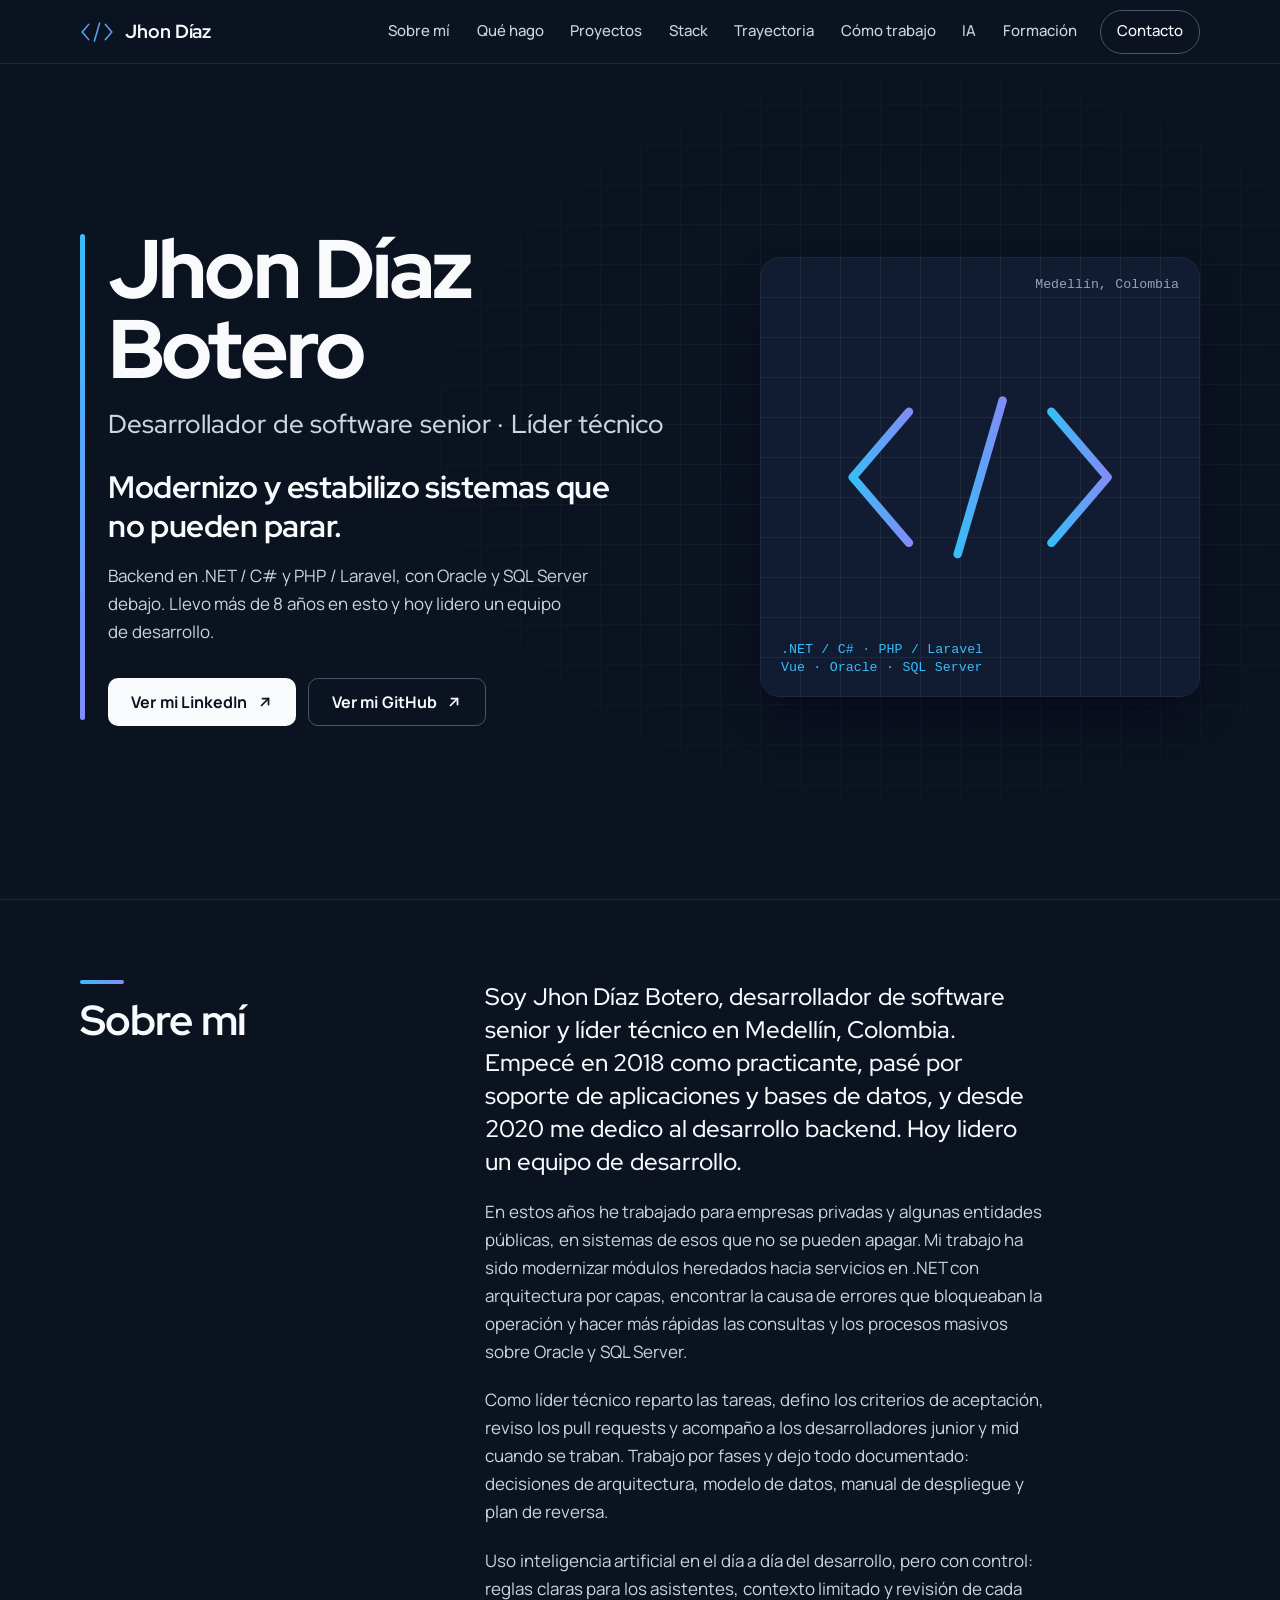
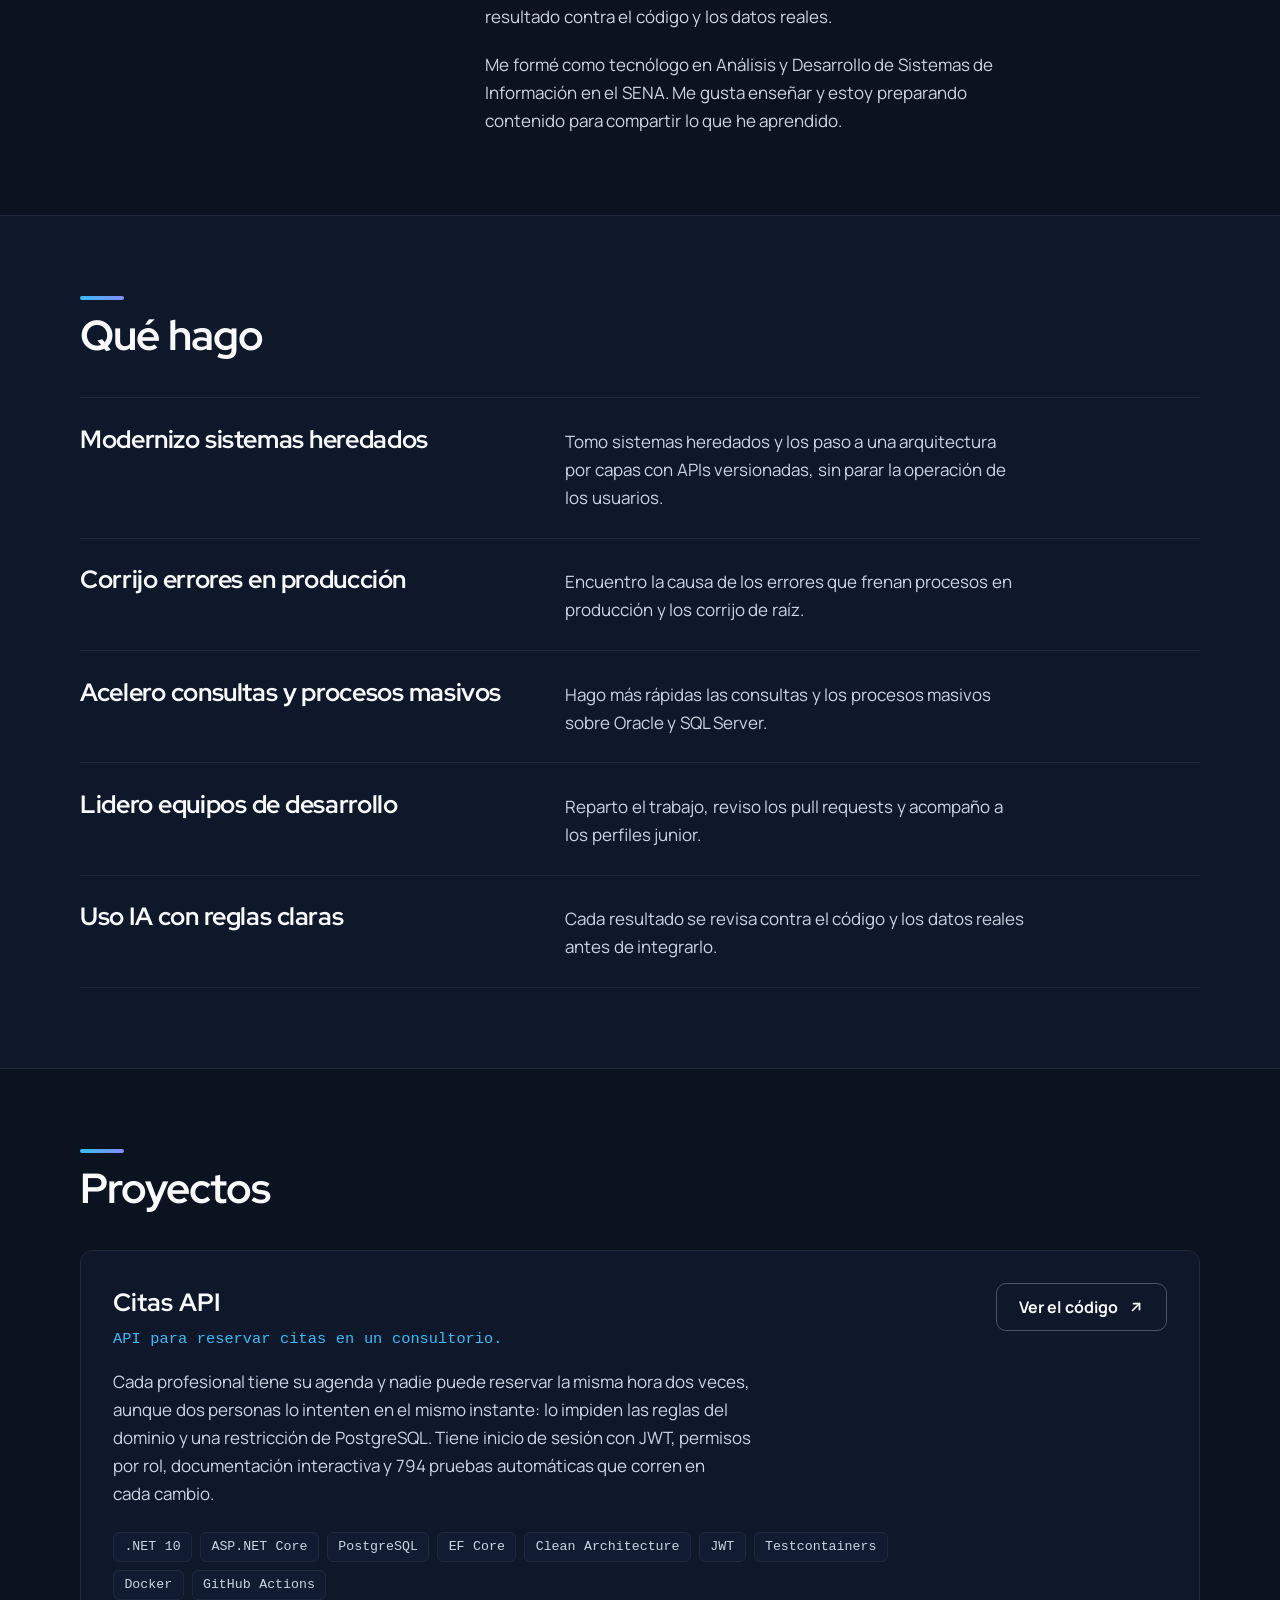
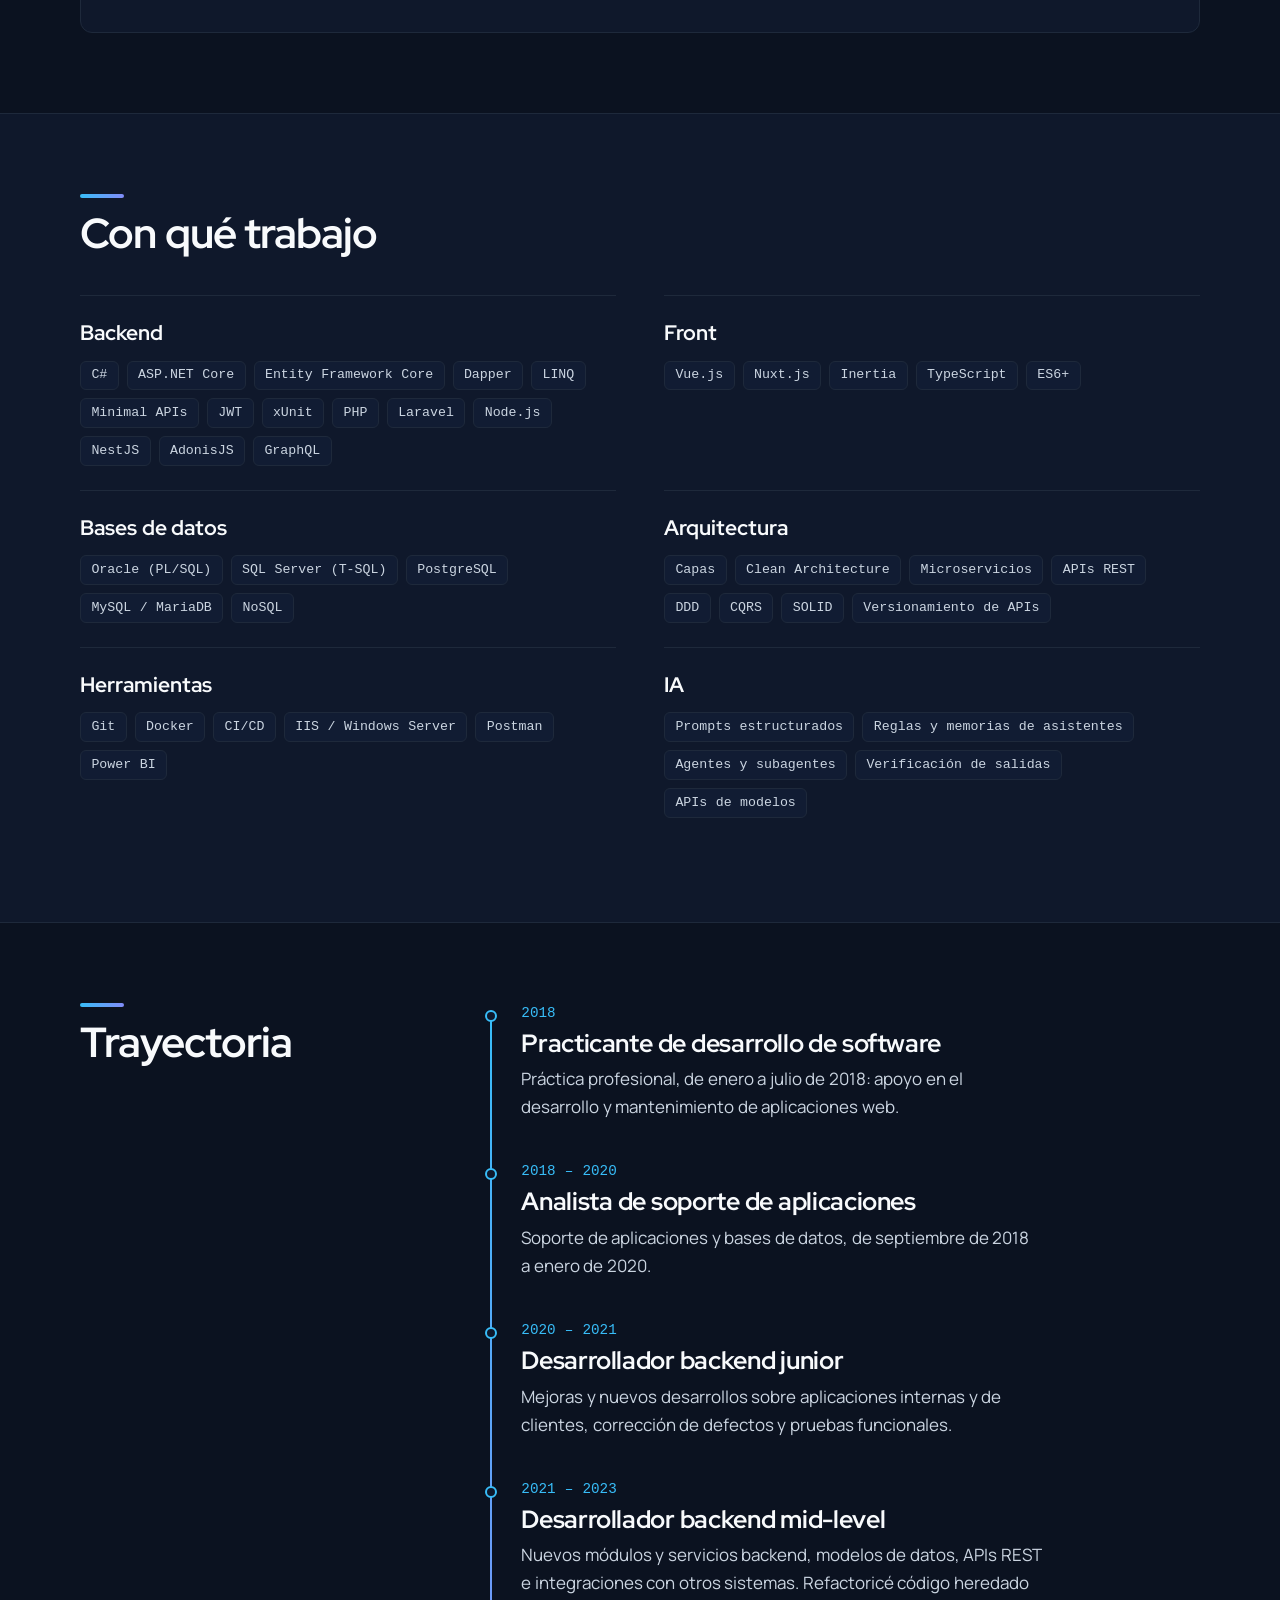
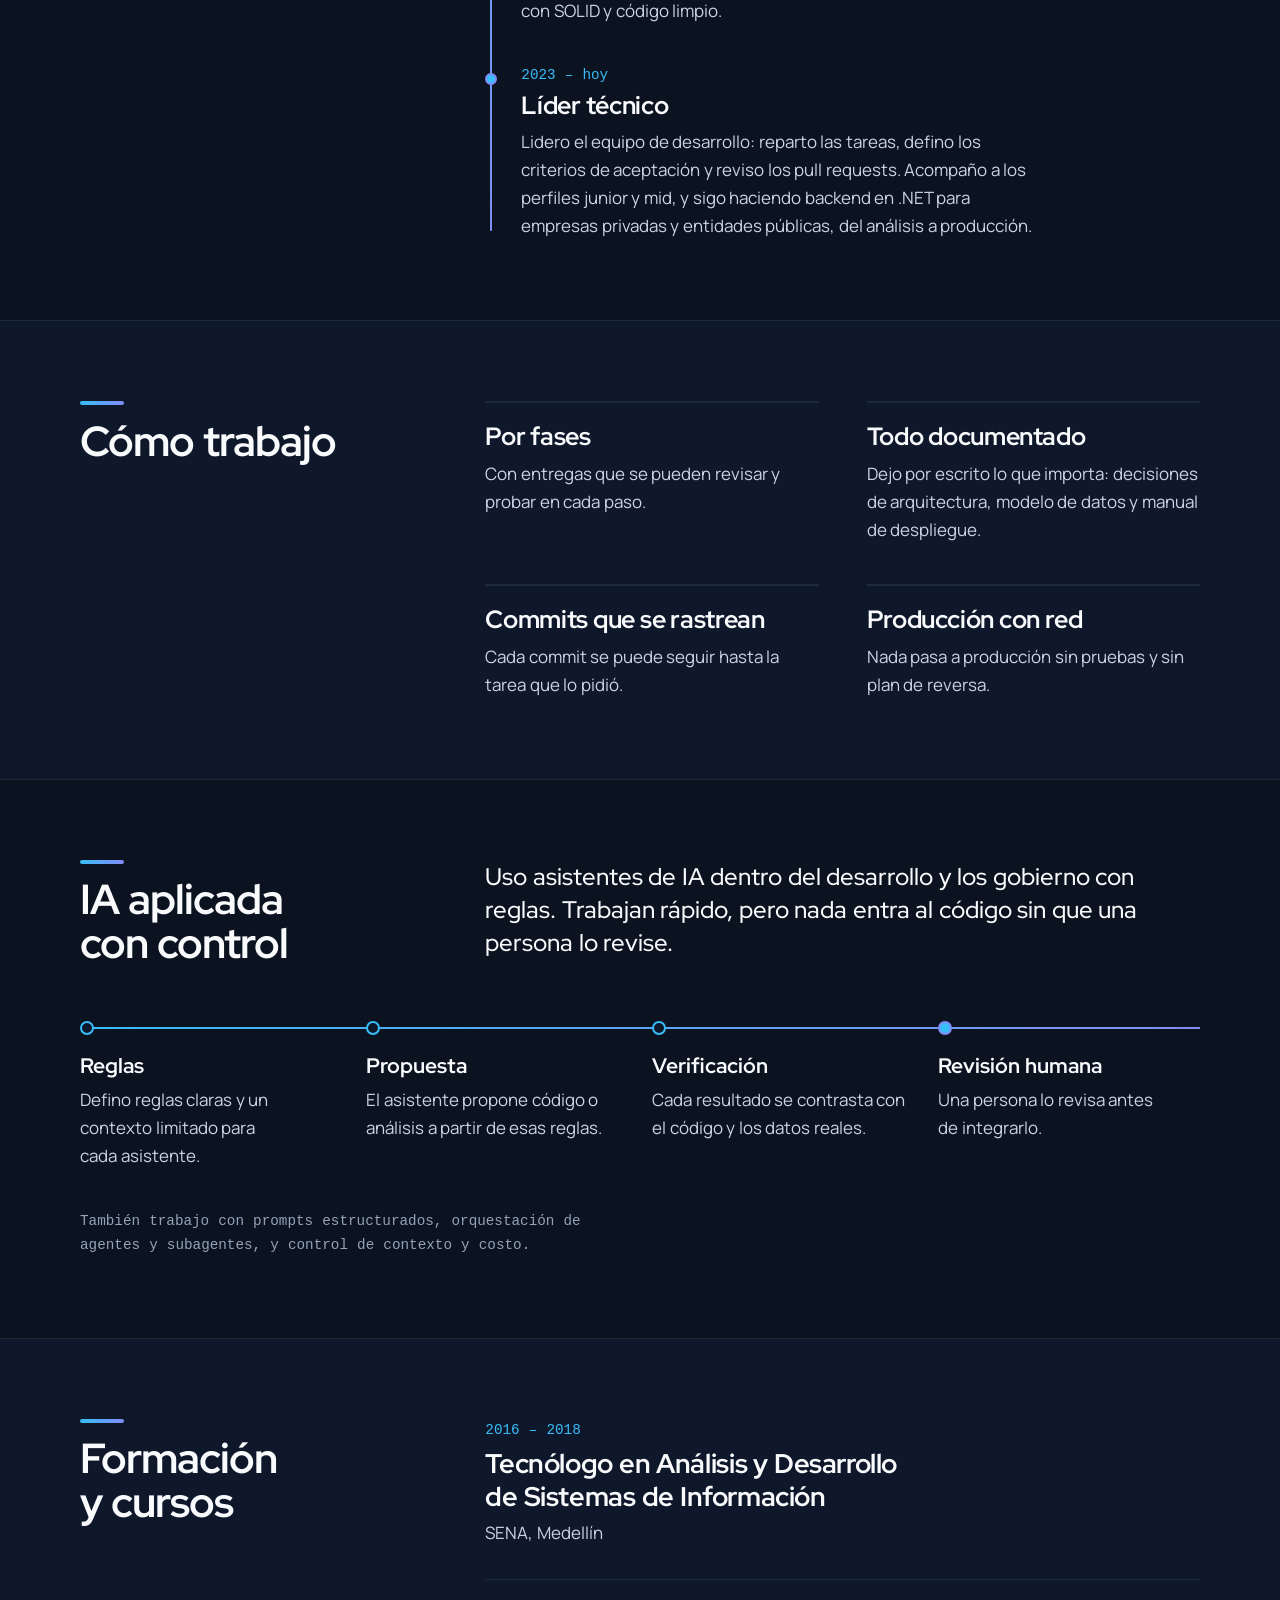
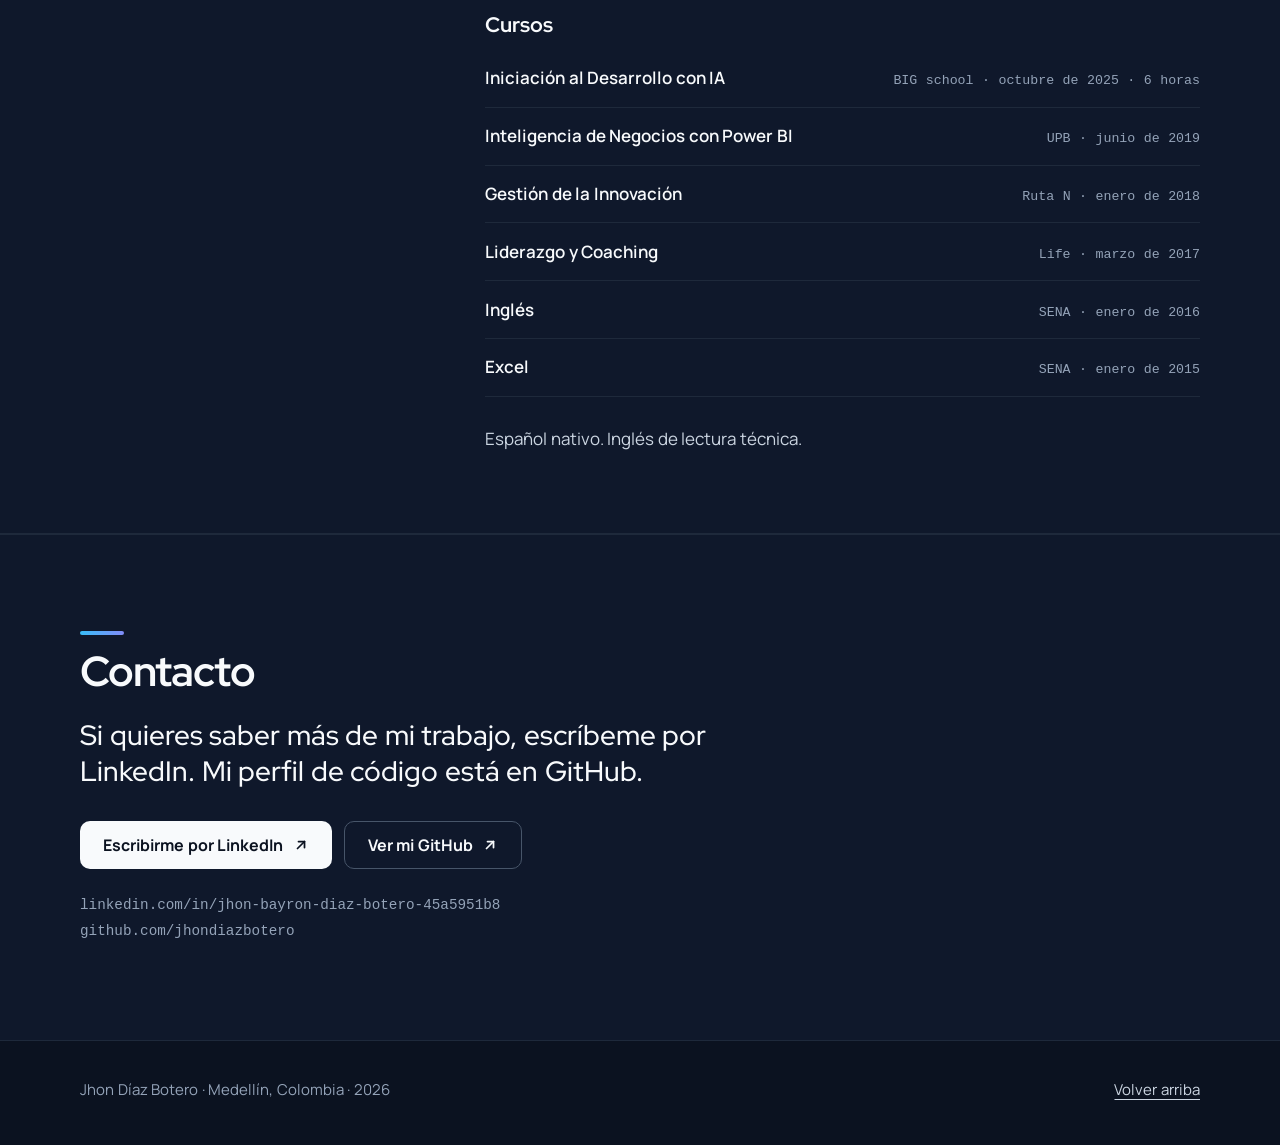
==== commit 16afe8fe: "feat(proyectos): sección de proyectos con Citas API y enlace en el menú" ====
--- a/index.html
+++ b/index.html
@@ -68,6 +68,7 @@
         <ul class="menu__lista">
           <li><a href="#sobre-mi">Sobre mí</a></li>
           <li><a href="#que-hago">Qué hago</a></li>
+          <li><a href="#proyectos">Proyectos</a></li>
           <li><a href="#stack">Stack</a></li>
           <li><a href="#trayectoria">Trayectoria</a></li>
           <li><a href="#como-trabajo">Cómo trabajo</a></li>
@@ -160,7 +161,30 @@
       </div>
     </section>
 
-    <section class="seccion seccion--base" id="stack" aria-labelledby="titulo-stack">
+    <section class="seccion seccion--base" id="proyectos" aria-labelledby="titulo-proyectos">
+      <div class="envoltorio">
+        <h2 class="titulo-seccion" id="titulo-proyectos">Proyectos</h2>
+        <article class="proyecto">
+          <div class="proyecto__texto">
+            <h3 class="proyecto__titulo">Citas API</h3>
+            <p class="proyecto__resumen">API para reservar citas en un consultorio.</p>
+            <p>Cada profesional tiene su agenda y nadie puede reservar la misma hora dos veces, aunque dos personas lo intenten en el mismo instante: lo impiden las reglas del dominio y una restricción de PostgreSQL. Tiene inicio de sesión con JWT, permisos por rol, documentación interactiva y 794 pruebas automáticas que corren en cada cambio.</p>
+            <ul class="etiquetas" aria-label="Tecnologías del proyecto">
+              <li>.NET 10</li><li>ASP.NET Core</li><li>PostgreSQL</li><li>EF Core</li><li>Clean Architecture</li><li>JWT</li><li>Testcontainers</li><li>Docker</li><li>GitHub Actions</li>
+            </ul>
+          </div>
+          <div class="proyecto__acciones">
+            <a class="boton boton--secundario" href="https://github.com/jhondiazbotero/citas-api-dotnet" target="_blank" rel="noopener noreferrer">
+              Ver el código
+              <svg class="icono" viewBox="0 0 16 16" width="16" height="16" aria-hidden="true" focusable="false"><use href="#flecha-externa"/></svg>
+              <span class="solo-lectores">(se abre en otra pestaña)</span>
+            </a>
+          </div>
+        </article>
+      </div>
+    </section>
+
+    <section class="seccion seccion--alta" id="stack" aria-labelledby="titulo-stack">
       <div class="envoltorio">
         <h2 class="titulo-seccion" id="titulo-stack">Con qué trabajo</h2>
         <dl class="stack">
@@ -204,7 +228,7 @@
       </div>
     </section>
 
-    <section class="seccion seccion--alta" id="trayectoria" aria-labelledby="titulo-trayectoria">
+    <section class="seccion seccion--base" id="trayectoria" aria-labelledby="titulo-trayectoria">
       <div class="envoltorio dos-columnas">
         <h2 class="titulo-seccion" id="titulo-trayectoria">Trayectoria</h2>
         <ol class="linea">
@@ -237,7 +261,7 @@
       </div>
     </section>
 
-    <section class="seccion seccion--base" id="como-trabajo" aria-labelledby="titulo-como-trabajo">
+    <section class="seccion seccion--alta" id="como-trabajo" aria-labelledby="titulo-como-trabajo">
       <div class="envoltorio dos-columnas">
         <h2 class="titulo-seccion" id="titulo-como-trabajo">Cómo trabajo</h2>
         <div class="bloques">
@@ -261,7 +285,7 @@
       </div>
     </section>
 
-    <section class="seccion seccion--alta" id="ia" aria-labelledby="titulo-ia">
+    <section class="seccion seccion--base" id="ia" aria-labelledby="titulo-ia">
       <div class="envoltorio">
         <div class="ia__cabeza">
           <h2 class="titulo-seccion" id="titulo-ia">IA aplicada con control</h2>
@@ -289,7 +313,7 @@
       </div>
     </section>
 
-    <section class="seccion seccion--base" id="formacion" aria-labelledby="titulo-formacion">
+    <section class="seccion seccion--alta" id="formacion" aria-labelledby="titulo-formacion">
       <div class="envoltorio dos-columnas">
         <h2 class="titulo-seccion" id="titulo-formacion">Formación y cursos</h2>
         <div class="formacion">
--- a/assets/css/estilos.css
+++ b/assets/css/estilos.css
@@ -820,3 +820,23 @@
   .boton, .menu-boton, .etiquetas li { border: 1px solid CanvasText; }
   .boton--primario { forced-color-adjust: none; background: ButtonFace; color: ButtonText; }
 }
+
+/* Proyectos: una tarjeta por proyecto publicado, con el enlace al código a la derecha. */
+.proyecto {
+  margin-top: 2.5rem;
+  display: grid;
+  grid-template-columns: minmax(0, 1fr) auto;
+  gap: 2rem;
+  align-items: start;
+  padding: 2rem;
+  border: 1px solid #1e293b;
+  border-radius: 12px;
+  background: #0f182b;
+}
+.proyecto__titulo { font-size: 1.5rem; margin: 0 0 0.25rem; color: #f8fafc; }
+.proyecto__resumen { margin: 0 0 1rem; color: #38bdf8; font-family: ui-monospace, "Cascadia Code", "SF Mono", Consolas, "Liberation Mono", Menlo, monospace; font-size: 0.9375rem; }
+.proyecto__texto > p:not(.proyecto__resumen) { max-width: 65ch; margin: 0 0 1.5rem; color: #cbd5e1; }
+@media (max-width: 760px) {
+  .proyecto { grid-template-columns: 1fr; padding: 1.5rem; gap: 1.5rem; }
+  .proyecto__acciones .boton { width: 100%; }
+}
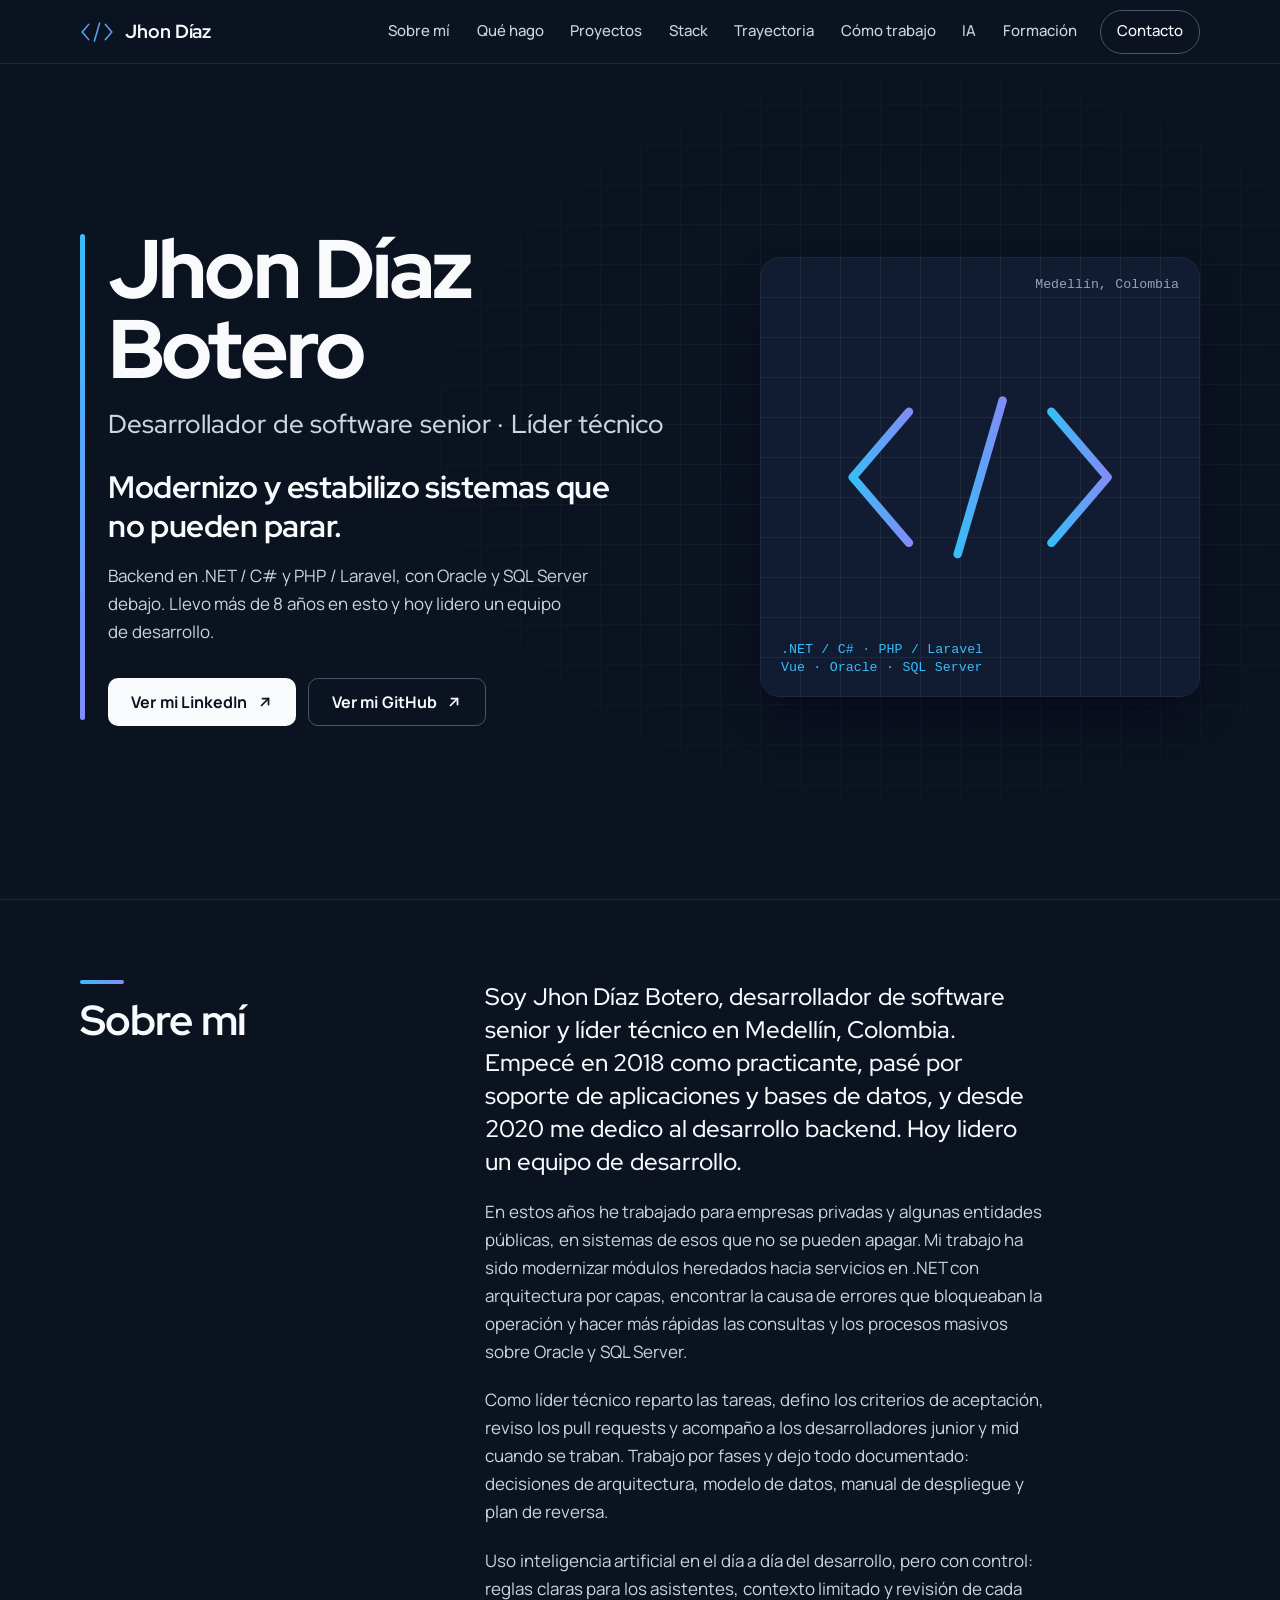
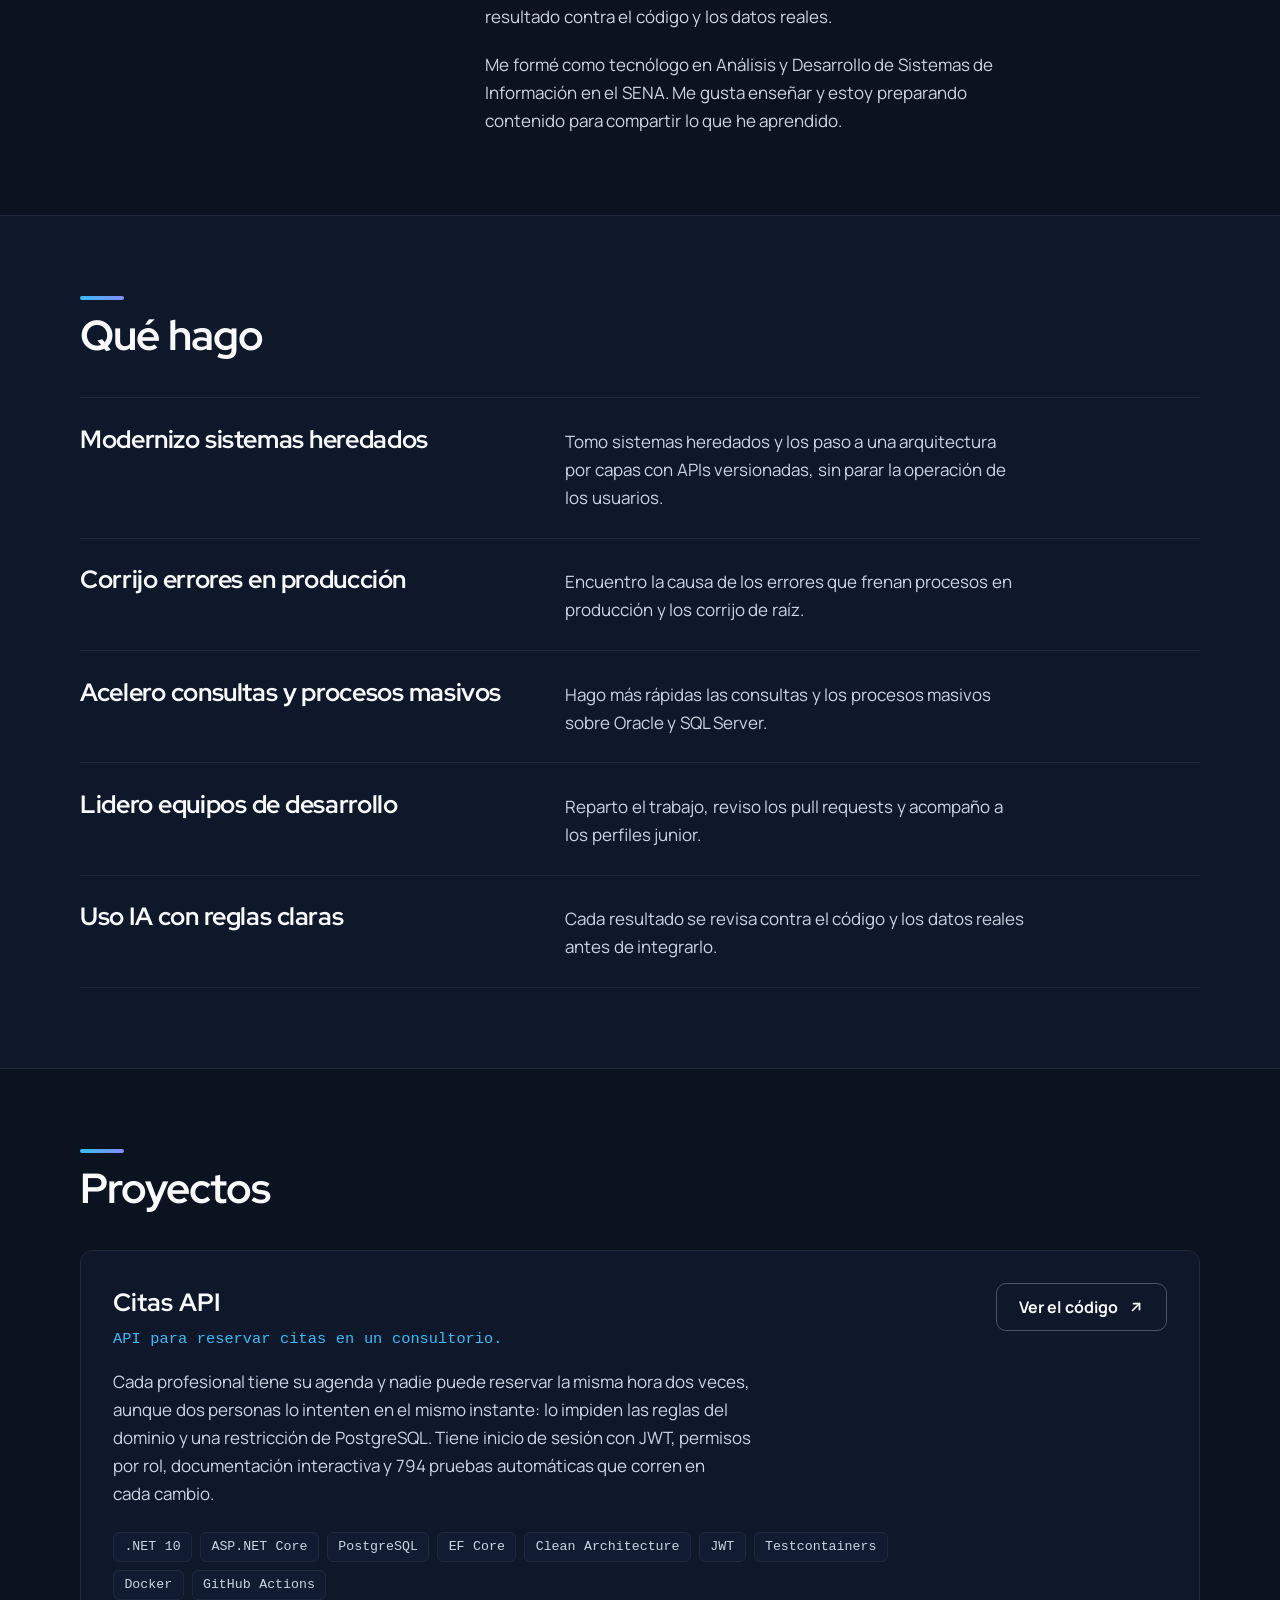
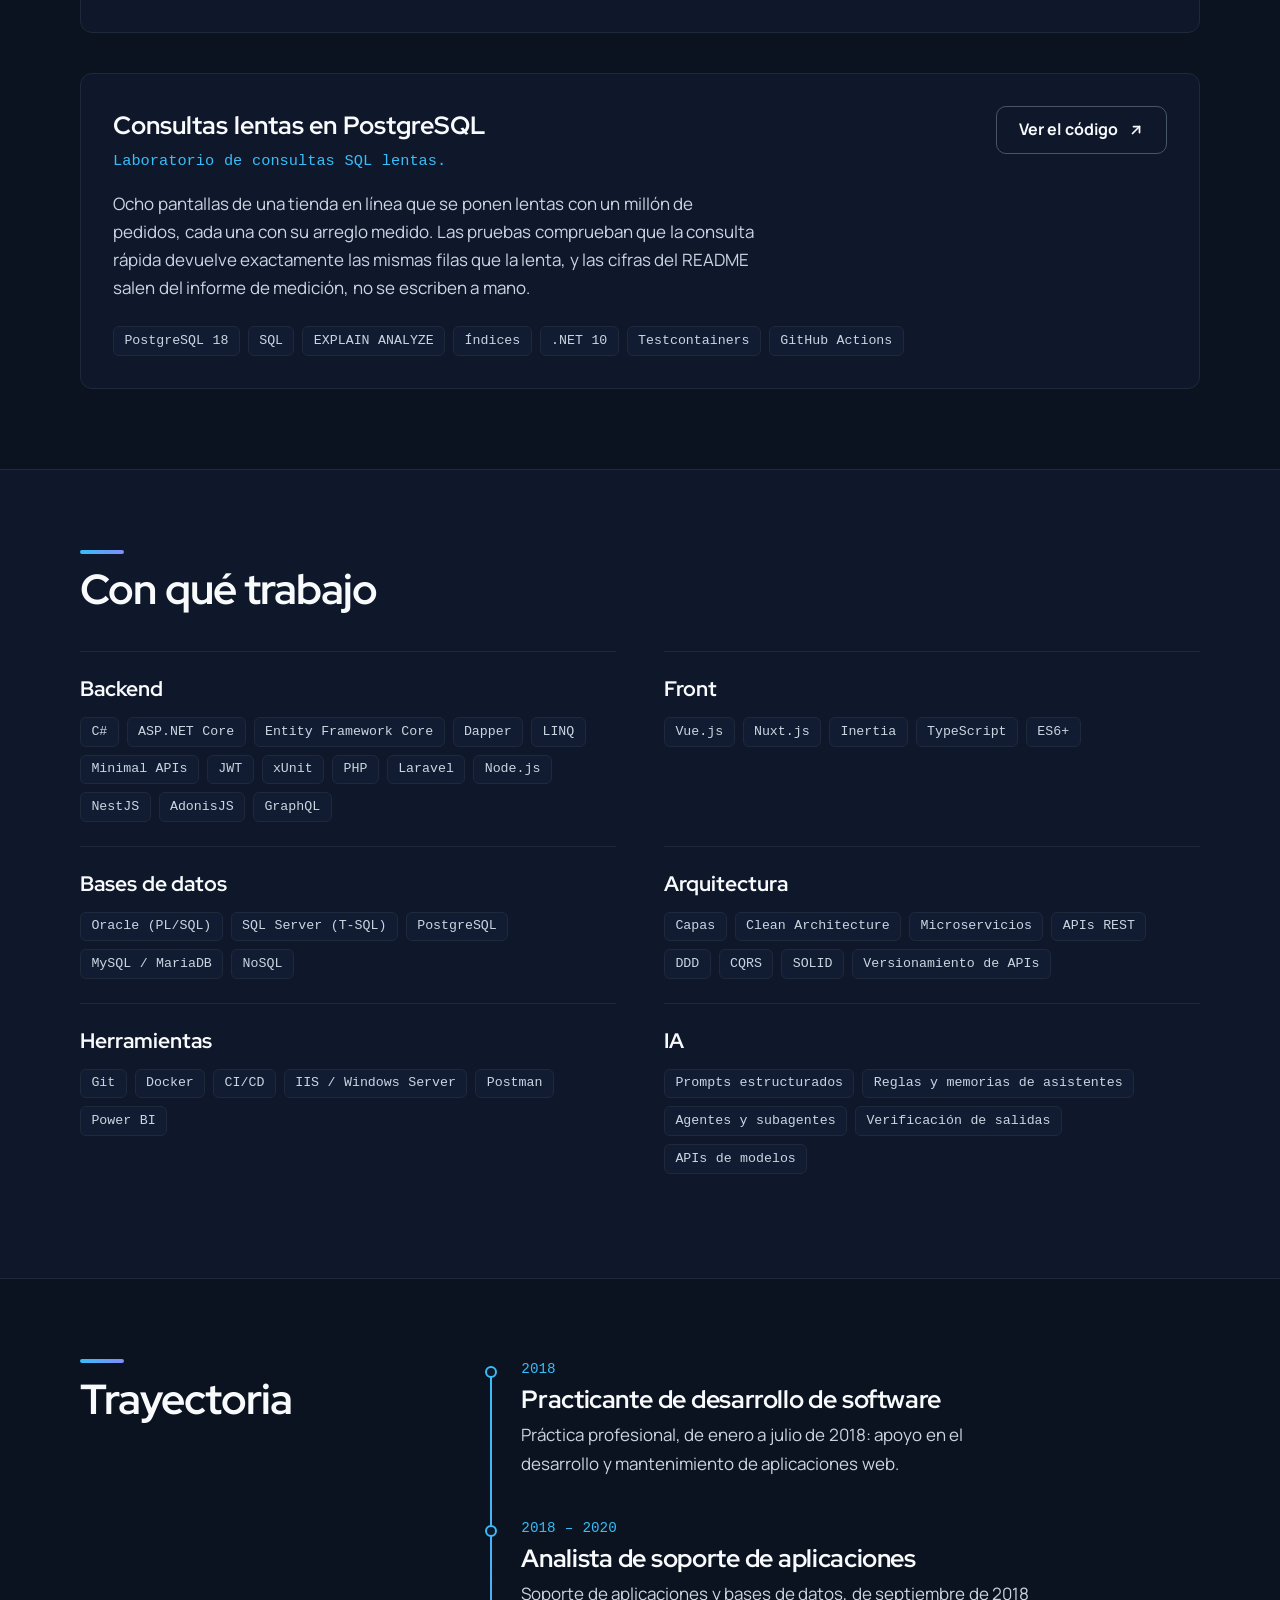
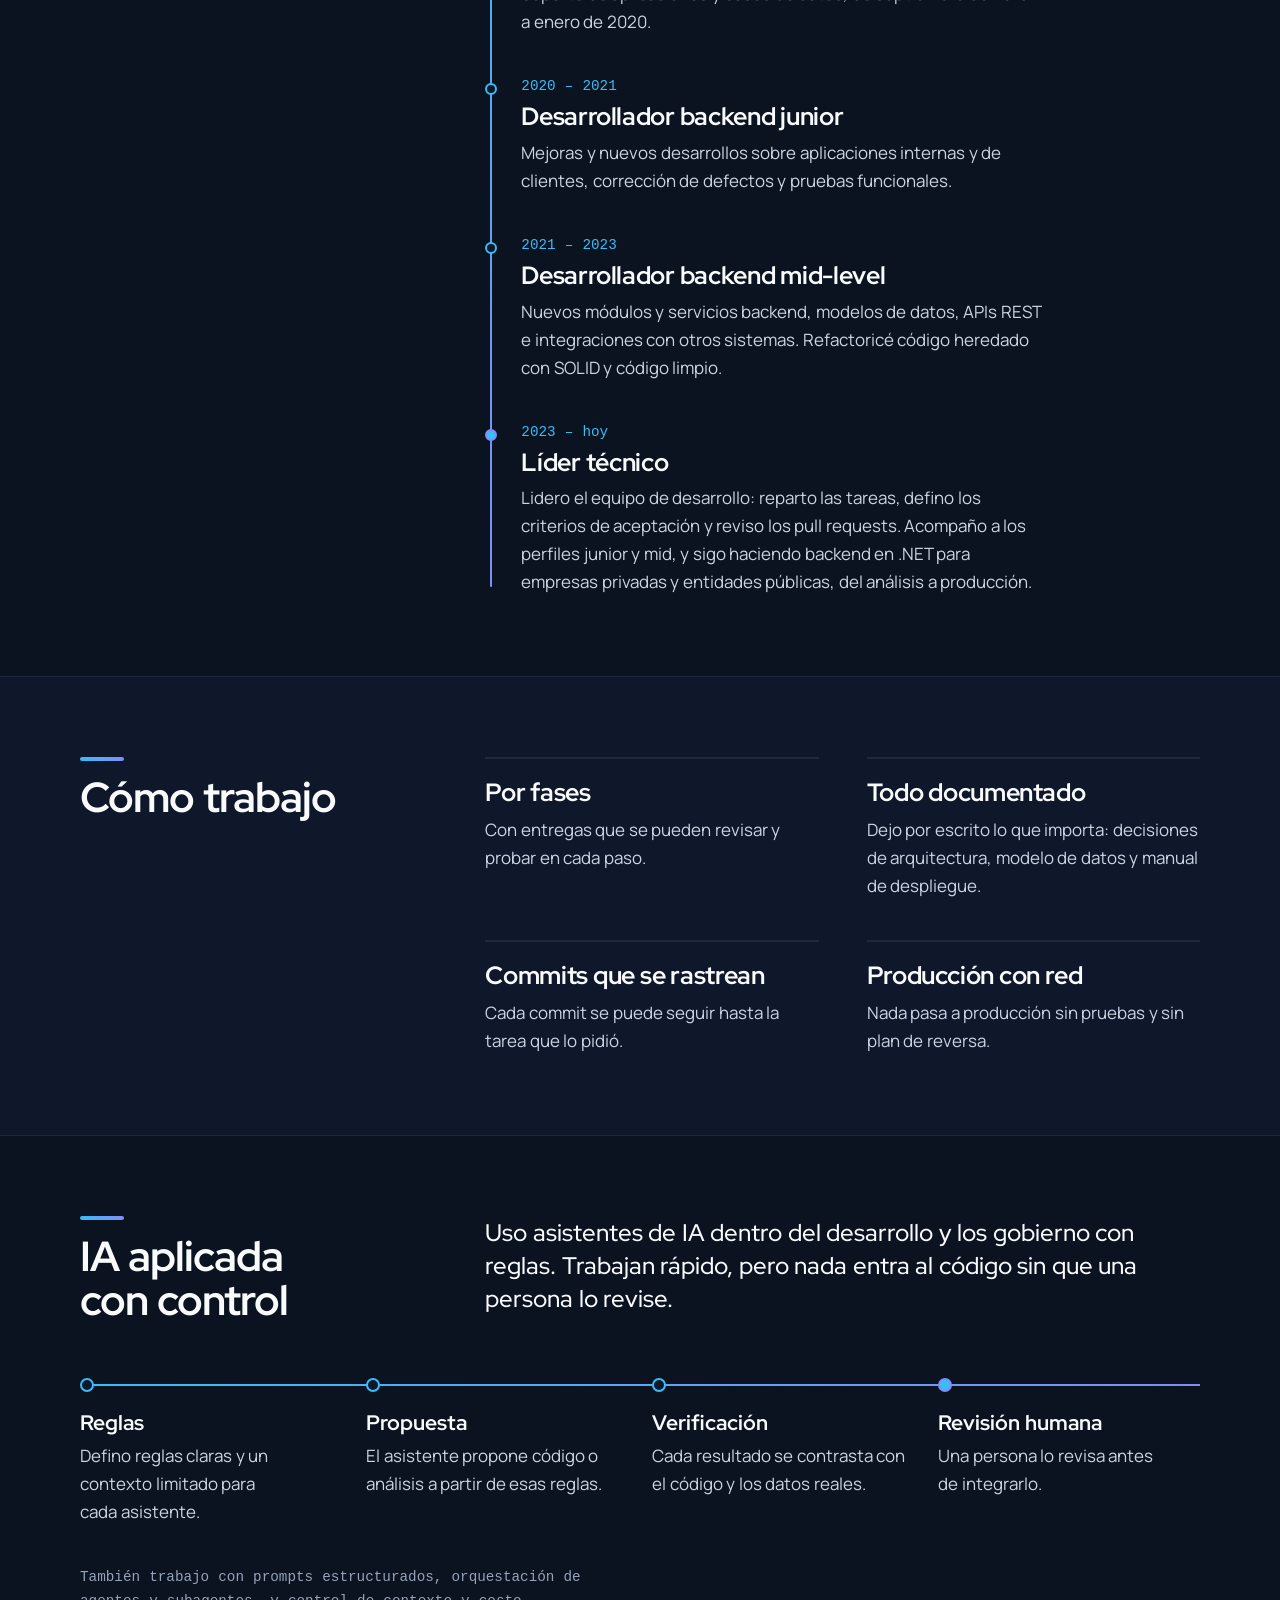
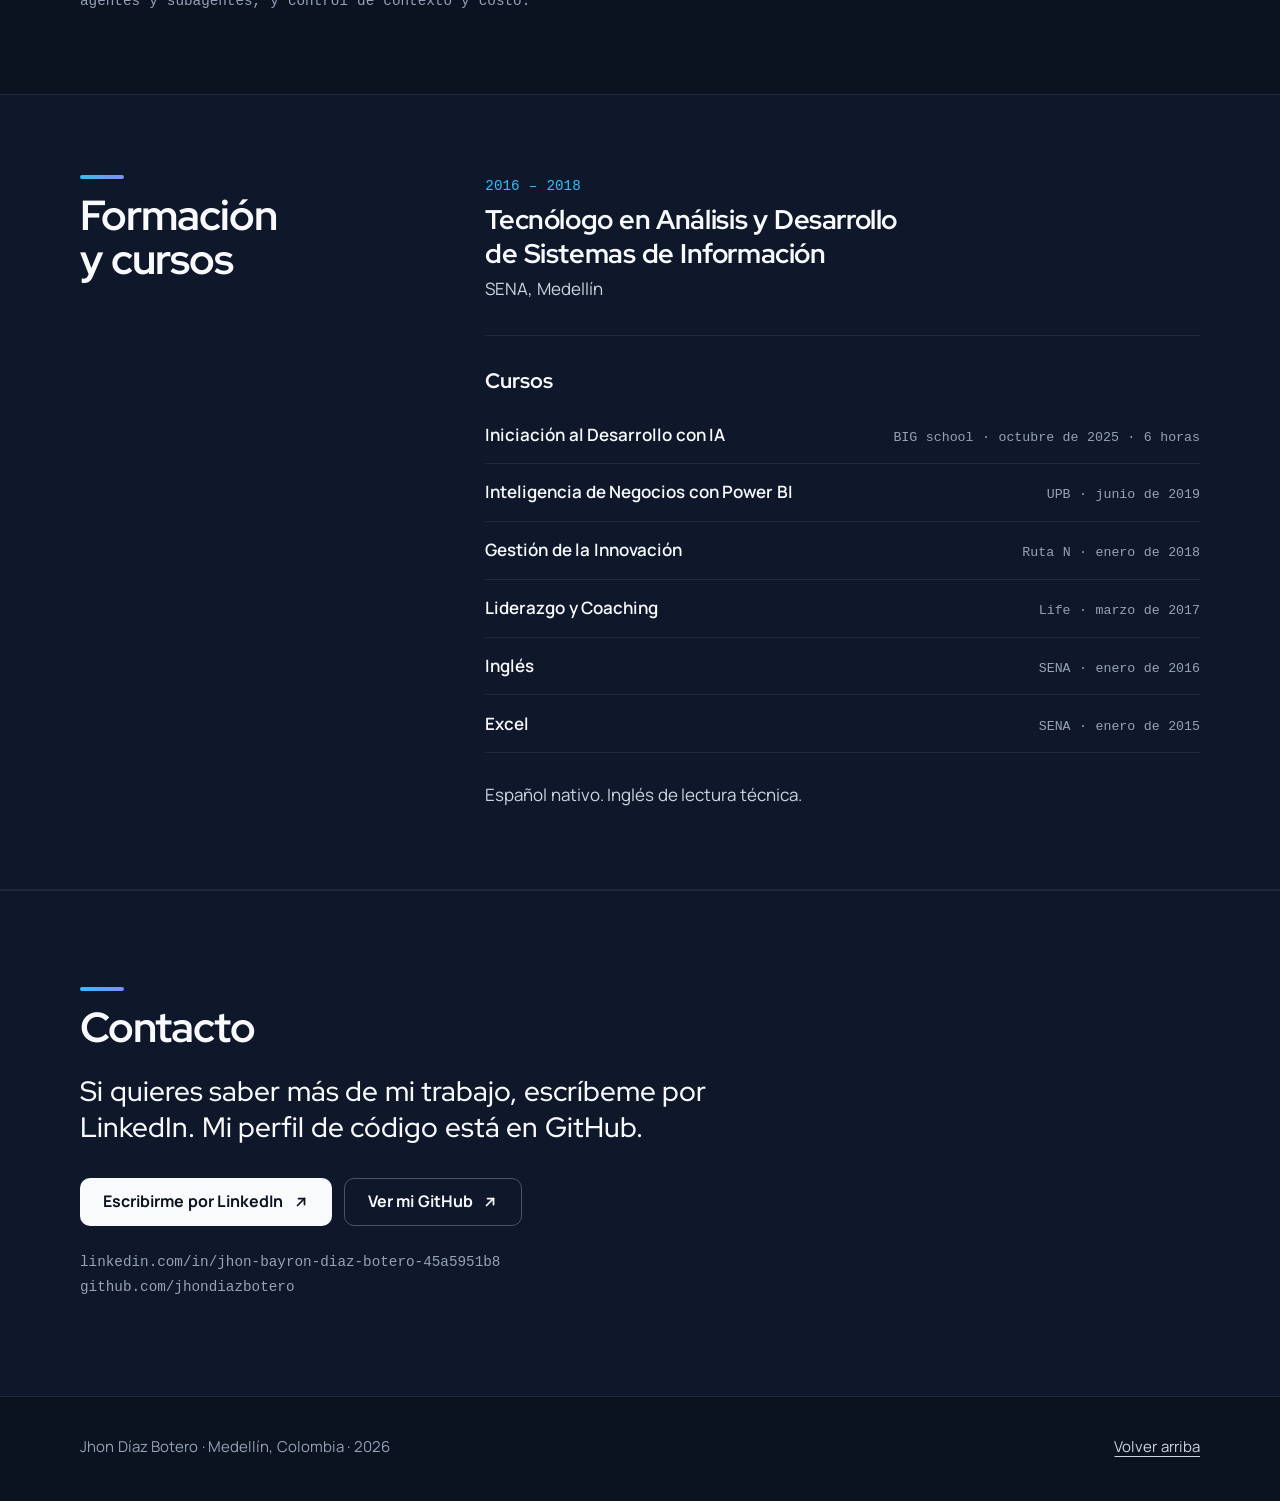
==== commit 6f4d4a3e: "feat(proyectos): tarjeta de Consultas lentas en PostgreSQL" ====
--- a/index.html
+++ b/index.html
@@ -181,6 +181,23 @@
             </a>
           </div>
         </article>
+        <article class="proyecto">
+          <div class="proyecto__texto">
+            <h3 class="proyecto__titulo">Consultas lentas en PostgreSQL</h3>
+            <p class="proyecto__resumen">Laboratorio de consultas SQL lentas.</p>
+            <p>Ocho pantallas de una tienda en línea que se ponen lentas con un millón de pedidos, cada una con su arreglo medido. Las pruebas comprueban que la consulta rápida devuelve exactamente las mismas filas que la lenta, y las cifras del README salen del informe de medición, no se escriben a mano.</p>
+            <ul class="etiquetas" aria-label="Tecnologías del proyecto">
+              <li>PostgreSQL 18</li><li>SQL</li><li>EXPLAIN ANALYZE</li><li>Índices</li><li>.NET 10</li><li>Testcontainers</li><li>GitHub Actions</li>
+            </ul>
+          </div>
+          <div class="proyecto__acciones">
+            <a class="boton boton--secundario" href="https://github.com/jhondiazbotero/consultas-lentas-postgres" target="_blank" rel="noopener noreferrer">
+              Ver el código
+              <svg class="icono" viewBox="0 0 16 16" width="16" height="16" aria-hidden="true" focusable="false"><use href="#flecha-externa"/></svg>
+              <span class="solo-lectores">(se abre en otra pestaña)</span>
+            </a>
+          </div>
+        </article>
       </div>
     </section>
 
